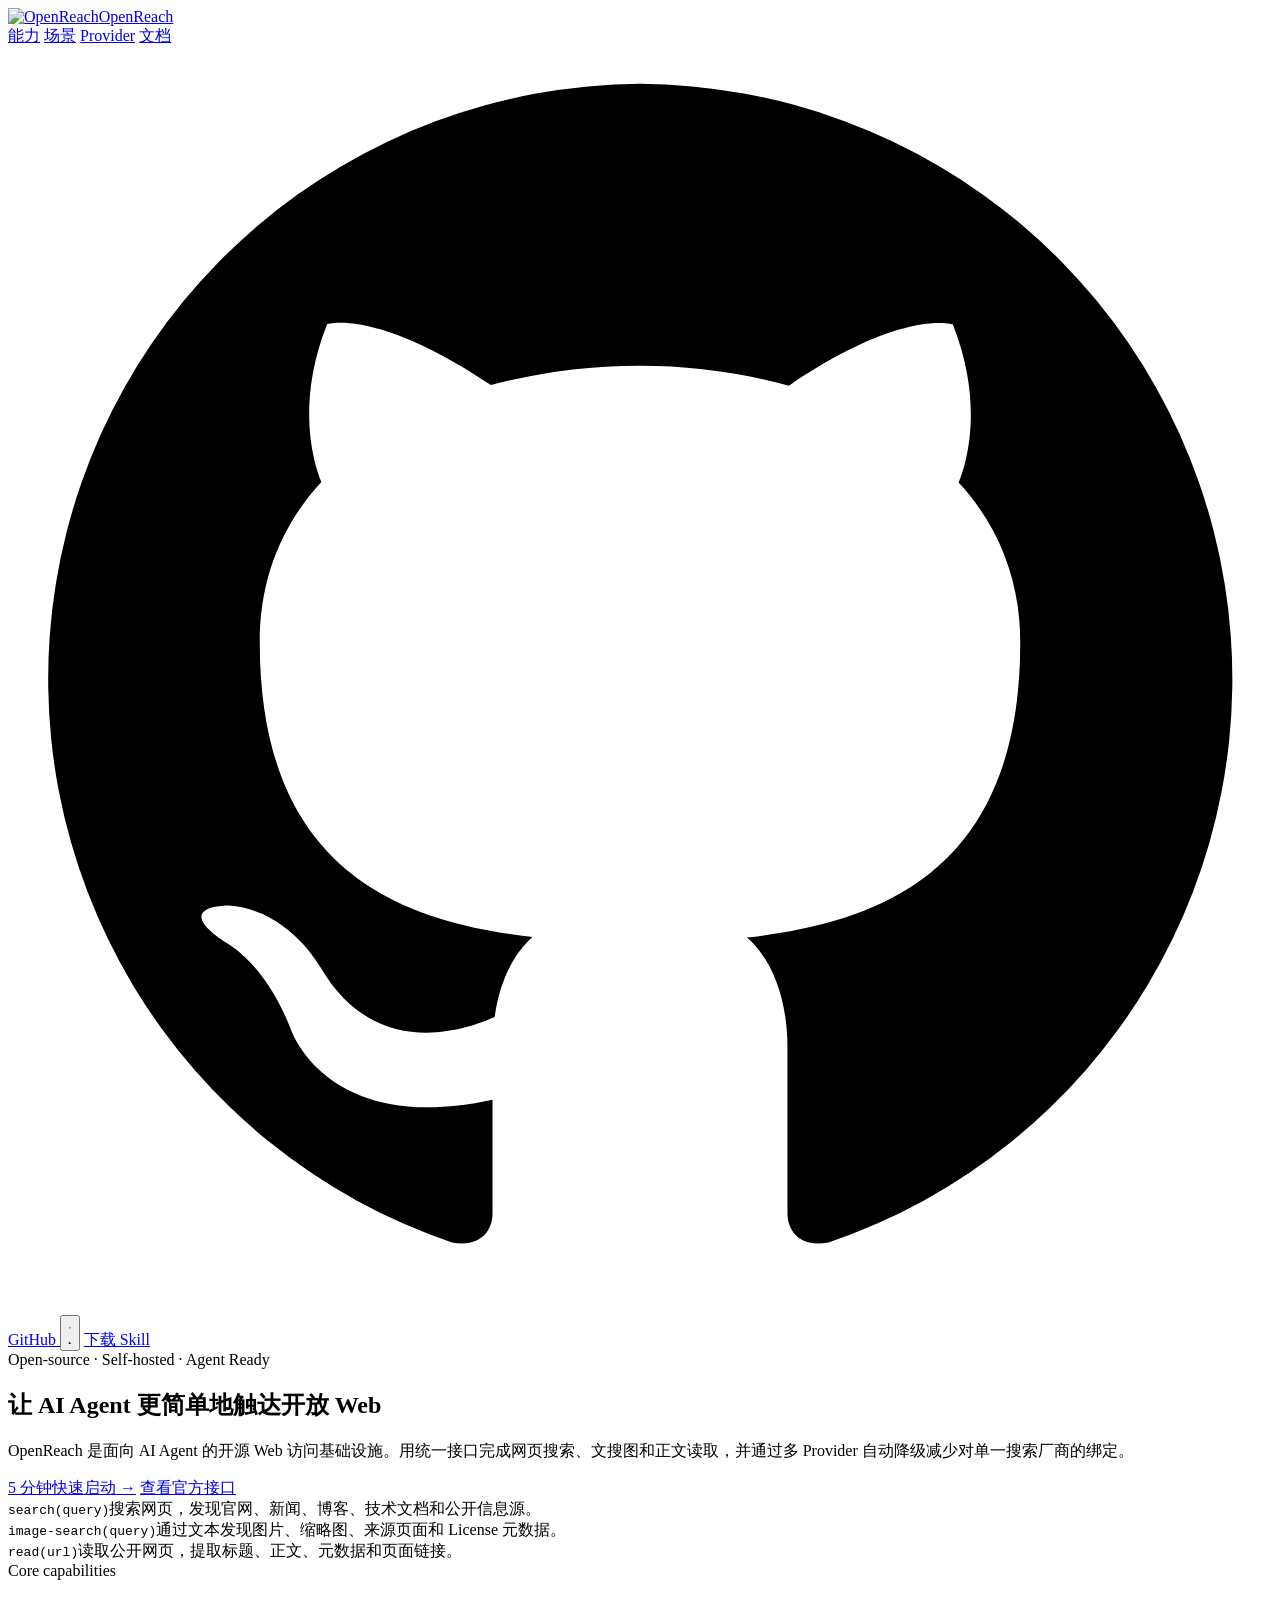
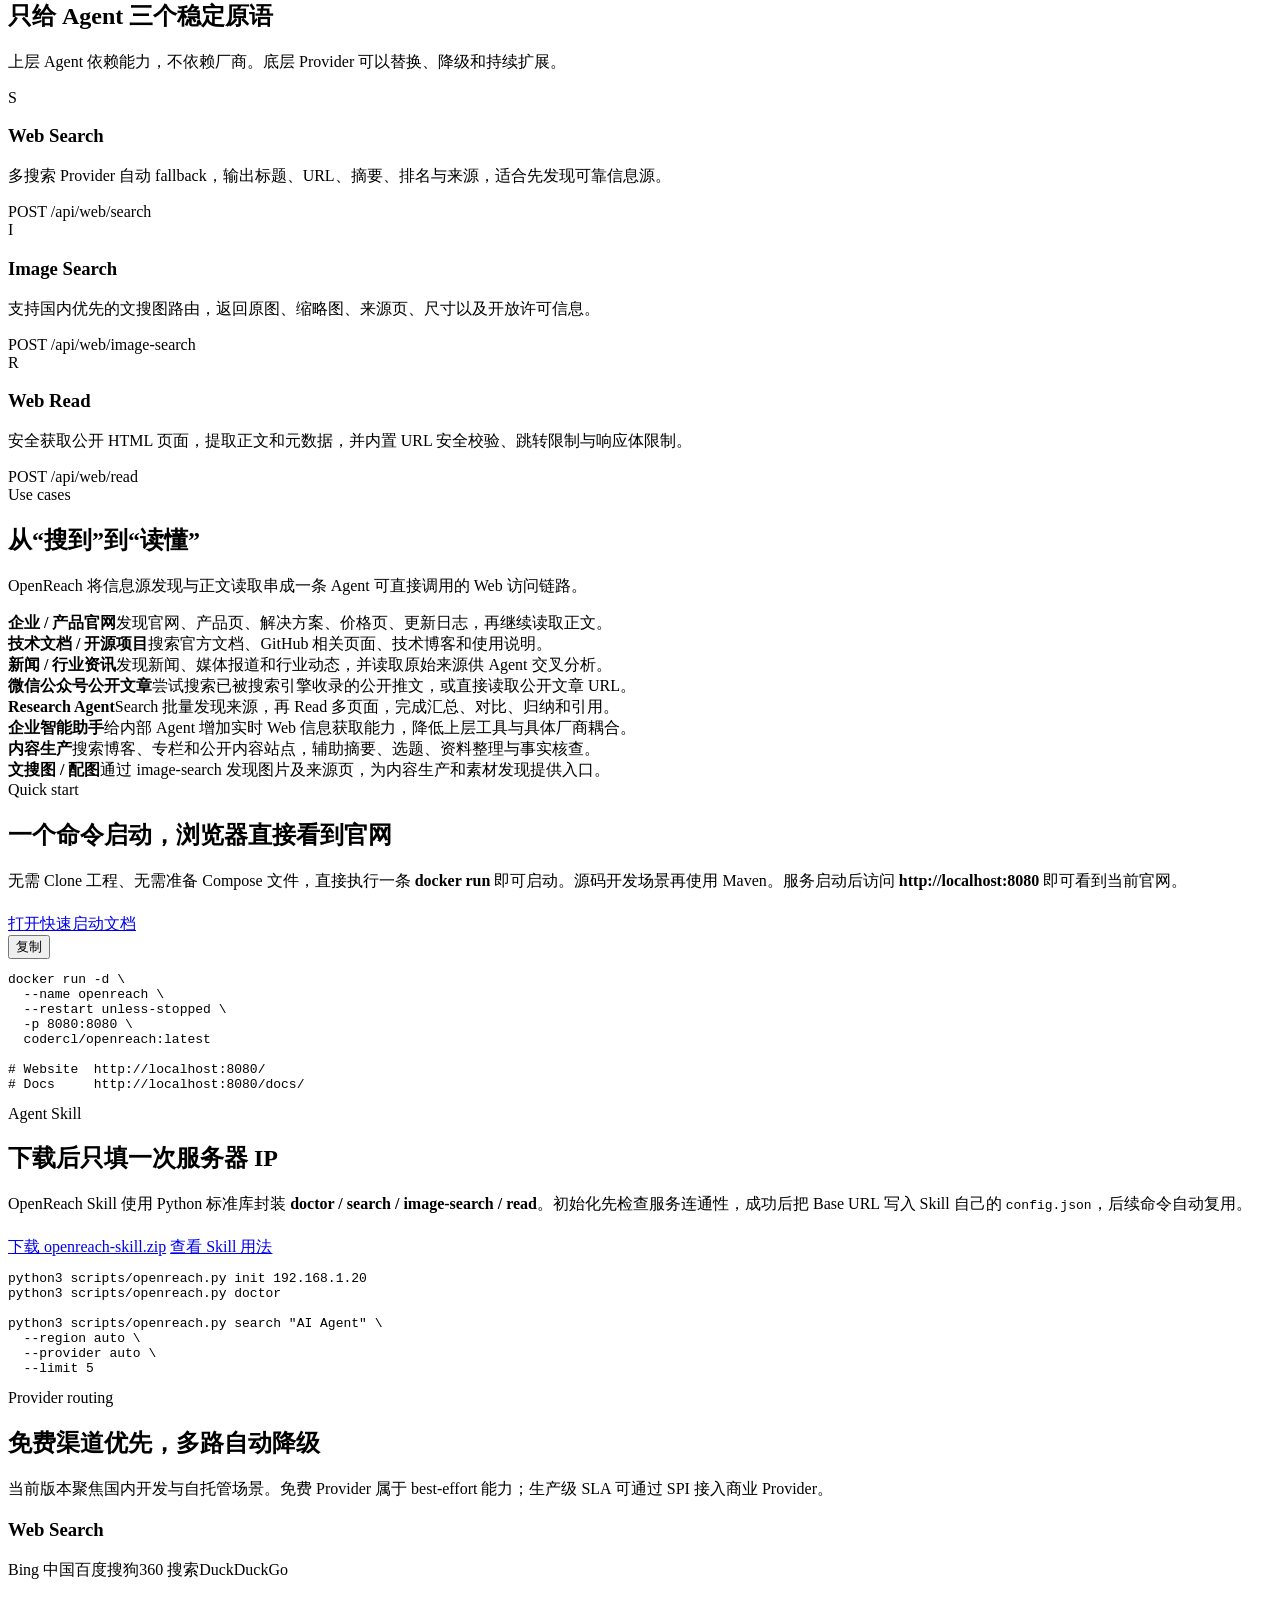
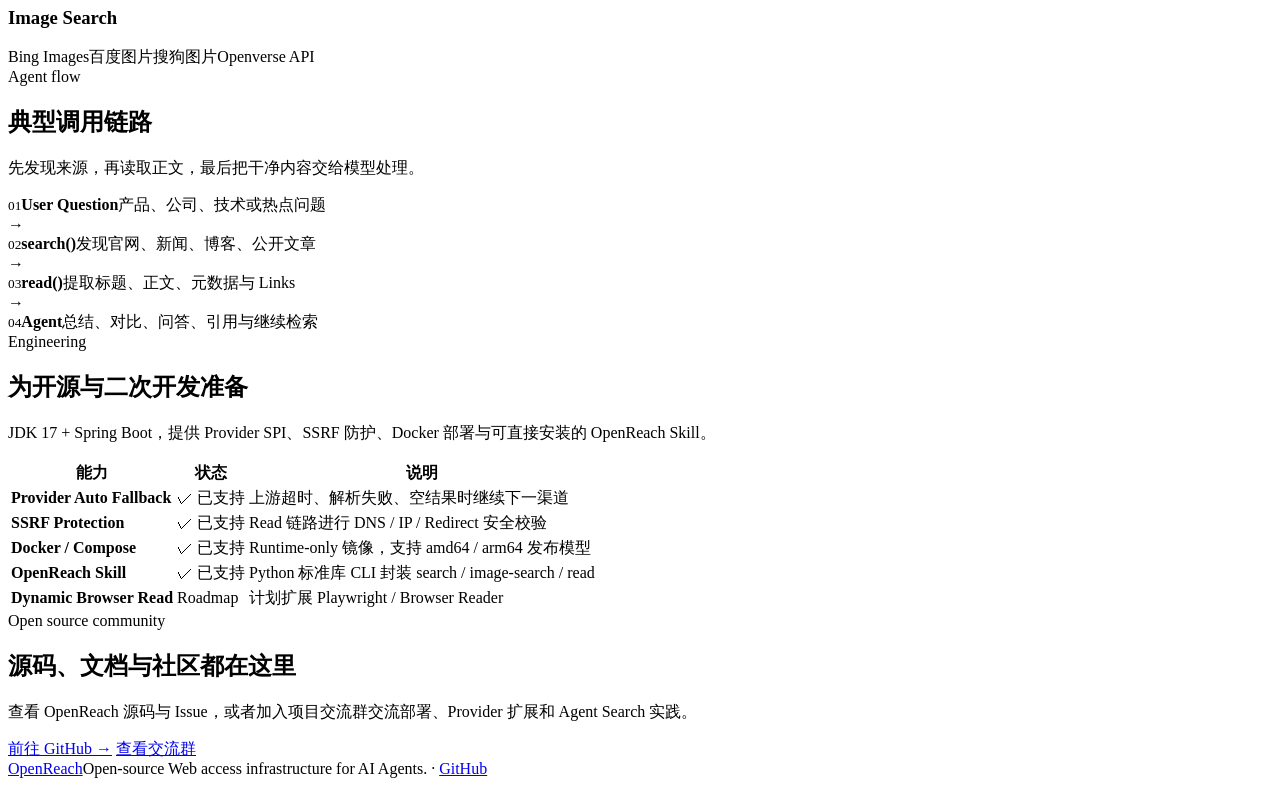
==== src/main/resources/static/index.html @ e5287590 "[master][all][优化更新v1.0.1，补充官网、skills等]" ====
<!doctype html>
<html lang="zh-CN">
<head>
  <meta charset="utf-8" />
  <meta name="viewport" content="width=device-width,initial-scale=1" />
  <meta name="description" content="OpenReach - 面向 AI Agent 的开源 Web 访问基础设施，统一提供 Search、Image Search、Read 三大 Web 原语。" />
  <title>OpenReach · Web Access Infrastructure for AI Agents</title>
  <link rel="icon" href="/assets/logo-mark.png" />
  <link rel="stylesheet" href="/assets/site.css" />
  <script>
    (function () {
      try {
        var saved = localStorage.getItem('openreach-theme');
        var theme = saved === 'dark' || saved === 'light' ? saved : 'light';
        document.documentElement.dataset.theme = theme;
      } catch (e) {
        document.documentElement.dataset.theme = 'light';
      }
    })();
  </script>
</head>
<body>
<header class="nav-wrap">
  <div class="container nav">
    <a class="brand" href="/"><img src="/assets/logo-mark.png" alt="OpenReach" /><span>OpenReach</span></a>
    <nav class="nav-links" aria-label="主导航">
      <a class="nav-section-link" href="#capabilities">能力</a>
      <a class="nav-section-link" href="#usecases">场景</a>
      <a class="nav-section-link" href="#providers">Provider</a>
      <a class="docs-only" href="/docs/">文档</a>
      <a class="nav-github" href="https://github.com/changluya/openreach" target="_blank" rel="noopener noreferrer" aria-label="OpenReach GitHub">
        <svg viewBox="0 0 24 24" aria-hidden="true"><path d="M12 .7a11.3 11.3 0 0 0-3.57 22c.57.1.77-.25.77-.55v-2.16c-3.16.69-3.83-1.34-3.83-1.34-.51-1.31-1.26-1.66-1.26-1.66-1.03-.7.08-.69.08-.69 1.14.08 1.74 1.17 1.74 1.17 1.01 1.74 2.66 1.24 3.31.95.1-.74.4-1.24.72-1.52-2.52-.29-5.18-1.26-5.18-5.6 0-1.24.44-2.25 1.17-3.04-.12-.29-.51-1.44.11-3 0 0 .95-.3 3.11 1.16A10.8 10.8 0 0 1 12 6.05c.96 0 1.92.13 2.83.38 2.16-1.47 3.11-1.16 3.11-1.16.62 1.56.23 2.71.11 3 .73.79 1.17 1.8 1.17 3.04 0 4.35-2.66 5.31-5.19 5.6.41.35.77 1.04.77 2.1v3.14c0 .3.21.66.78.55A11.3 11.3 0 0 0 12 .7Z"/></svg>
        <span>GitHub</span>
      </a>
      <button class="theme-toggle" type="button" data-theme-toggle role="switch" aria-checked="false" aria-label="切换深色主题" title="切换主题">
        <span class="theme-track" aria-hidden="true">
          <svg class="theme-sun" viewBox="0 0 24 24"><path d="M12 4V2m0 20v-2M4 12H2m20 0h-2M6.34 6.34 4.93 4.93m14.14 14.14-1.41-1.41M17.66 6.34l1.41-1.41M4.93 19.07l1.41-1.41"/><circle cx="12" cy="12" r="4"/></svg>
          <span class="theme-thumb"></span>
          <svg class="theme-moon" viewBox="0 0 24 24"><path d="M20.5 14.2A8.5 8.5 0 0 1 9.8 3.5 8.5 8.5 0 1 0 20.5 14.2Z"/></svg>
        </span>
      </button>
      <a class="nav-primary nav-download" href="/downloads/openreach-skill.zip" download>下载 Skill</a>
    </nav>
  </div>
</header>

<main>
  <section class="hero">
    <div class="container">
      <div class="eyebrow"><span class="dot"></span> Open-source · Self-hosted · Agent Ready</div>
      <h1><span class="gradient-text">让 AI Agent 更简单地触达开放 Web</span></h1>
      <p>OpenReach 是面向 AI Agent 的开源 Web 访问基础设施。用统一接口完成网页搜索、文搜图和正文读取，并通过多 Provider 自动降级减少对单一搜索厂商的绑定。</p>
      <div class="hero-actions">
        <a class="btn primary" href="/docs/">5 分钟快速启动 →</a>
        <a class="btn" href="/docs/api.html">查看官方接口</a>
      </div>
      <div class="primitives">
        <div class="primitive"><code>search(query)</code><span>搜索网页，发现官网、新闻、博客、技术文档和公开信息源。</span></div>
        <div class="primitive"><code>image-search(query)</code><span>通过文本发现图片、缩略图、来源页面和 License 元数据。</span></div>
        <div class="primitive"><code>read(url)</code><span>读取公开网页，提取标题、正文、元数据和页面链接。</span></div>
      </div>
    </div>
  </section>

  <section id="capabilities" class="section section-tight">
    <div class="container">
      <div class="section-head"><div class="kicker">Core capabilities</div><h2>只给 Agent 三个稳定原语</h2><p>上层 Agent 依赖能力，不依赖厂商。底层 Provider 可以替换、降级和持续扩展。</p></div>
      <div class="grid-3">
        <article class="card"><div class="icon-box">S</div><h3>Web Search</h3><p>多搜索 Provider 自动 fallback，输出标题、URL、摘要、排名与来源，适合先发现可靠信息源。</p><span class="endpoint">POST /api/web/search</span></article>
        <article class="card"><div class="icon-box">I</div><h3>Image Search</h3><p>支持国内优先的文搜图路由，返回原图、缩略图、来源页、尺寸以及开放许可信息。</p><span class="endpoint">POST /api/web/image-search</span></article>
        <article class="card"><div class="icon-box">R</div><h3>Web Read</h3><p>安全获取公开 HTML 页面，提取正文和元数据，并内置 URL 安全校验、跳转限制与响应体限制。</p><span class="endpoint">POST /api/web/read</span></article>
      </div>
    </div>
  </section>

  <section id="usecases" class="section">
    <div class="container">
      <div class="section-head"><div class="kicker">Use cases</div><h2>从“搜到”到“读懂”</h2><p>OpenReach 将信息源发现与正文读取串成一条 Agent 可直接调用的 Web 访问链路。</p></div>
      <div class="usecases">
        <div class="usecase"><b>企业 / 产品官网</b><span>发现官网、产品页、解决方案、价格页、更新日志，再继续读取正文。</span></div>
        <div class="usecase"><b>技术文档 / 开源项目</b><span>搜索官方文档、GitHub 相关页面、技术博客和使用说明。</span></div>
        <div class="usecase"><b>新闻 / 行业资讯</b><span>发现新闻、媒体报道和行业动态，并读取原始来源供 Agent 交叉分析。</span></div>
        <div class="usecase"><b>微信公众号公开文章</b><span>尝试搜索已被搜索引擎收录的公开推文，或直接读取公开文章 URL。</span></div>
        <div class="usecase"><b>Research Agent</b><span>Search 批量发现来源，再 Read 多页面，完成汇总、对比、归纳和引用。</span></div>
        <div class="usecase"><b>企业智能助手</b><span>给内部 Agent 增加实时 Web 信息获取能力，降低上层工具与具体厂商耦合。</span></div>
        <div class="usecase"><b>内容生产</b><span>搜索博客、专栏和公开内容站点，辅助摘要、选题、资料整理与事实核查。</span></div>
        <div class="usecase"><b>文搜图 / 配图</b><span>通过 image-search 发现图片及来源页，为内容生产和素材发现提供入口。</span></div>
      </div>
    </div>
  </section>

  <section class="section">
    <div class="container banner">
      <div class="banner-grid">
        <div>
          <div class="kicker">Quick start</div>
          <h2>一个命令启动，浏览器直接看到官网</h2>
          <p>无需 Clone 工程、无需准备 Compose 文件，直接执行一条 <strong>docker run</strong> 即可启动。源码开发场景再使用 Maven。服务启动后访问 <strong>http://localhost:8080</strong> 即可看到当前官网。</p>
          <div class="hero-actions" style="justify-content:flex-start;margin-top:22px"><a class="btn" href="/docs/">打开快速启动文档</a></div>
        </div>
        <div class="codebox"><button class="copy-btn" data-copy="#docker-code">复制</button><pre id="docker-code">docker run -d \
  --name openreach \
  --restart unless-stopped \
  -p 8080:8080 \
  codercl/openreach:latest

# Website  http://localhost:8080/
# Docs     http://localhost:8080/docs/</pre></div>
      </div>
    </div>
  </section>


  <section id="skill" class="section">
    <div class="container banner skill-banner">
      <div class="banner-grid">
        <div>
          <div class="kicker">Agent Skill</div>
          <h2>下载后只填一次服务器 IP</h2>
          <p>OpenReach Skill 使用 Python 标准库封装 <strong>doctor / search / image-search / read</strong>。初始化先检查服务连通性，成功后把 Base URL 写入 Skill 自己的 <code>config.json</code>，后续命令自动复用。</p>
          <div class="hero-actions" style="justify-content:flex-start;margin-top:22px">
            <a class="btn" href="/downloads/openreach-skill.zip" download>下载 openreach-skill.zip</a>
            <a class="btn" href="/docs/#skill">查看 Skill 用法</a>
          </div>
        </div>
        <div class="codebox"><pre>python3 scripts/openreach.py init 192.168.1.20
python3 scripts/openreach.py doctor

python3 scripts/openreach.py search "AI Agent" \
  --region auto \
  --provider auto \
  --limit 5</pre></div>
      </div>
    </div>
  </section>

  <section id="providers" class="section">
    <div class="container">
      <div class="section-head"><div class="kicker">Provider routing</div><h2>免费渠道优先，多路自动降级</h2><p>当前版本聚焦国内开发与自托管场景。免费 Provider 属于 best-effort 能力；生产级 SLA 可通过 SPI 接入商业 Provider。</p></div>
      <h3>Web Search</h3>
      <div class="provider-row"><span class="pill">Bing 中国</span><span class="pill">百度</span><span class="pill">搜狗</span><span class="pill">360 搜索</span><span class="pill">DuckDuckGo</span></div>
      <h3 style="margin-top:26px">Image Search</h3>
      <div class="provider-row"><span class="pill">Bing Images</span><span class="pill">百度图片</span><span class="pill">搜狗图片</span><span class="pill">Openverse API</span></div>
    </div>
  </section>

  <section class="section">
    <div class="container">
      <div class="section-head"><div class="kicker">Agent flow</div><h2>典型调用链路</h2><p>先发现来源，再读取正文，最后把干净内容交给模型处理。</p></div>
      <div class="pipeline">
        <div class="step"><small>01</small><b>User Question</b><span>产品、公司、技术或热点问题</span></div><div class="arrow">→</div>
        <div class="step"><small>02</small><b>search()</b><span>发现官网、新闻、博客、公开文章</span></div><div class="arrow">→</div>
        <div class="step"><small>03</small><b>read()</b><span>提取标题、正文、元数据与 Links</span></div><div class="arrow">→</div>
        <div class="step"><small>04</small><b>Agent</b><span>总结、对比、问答、引用与继续检索</span></div>
      </div>
    </div>
  </section>

  <section class="section">
    <div class="container">
      <div class="section-head"><div class="kicker">Engineering</div><h2>为开源与二次开发准备</h2><p>JDK 17 + Spring Boot，提供 Provider SPI、SSRF 防护、Docker 部署与可直接安装的 OpenReach Skill。</p></div>
      <div class="table-wrap"><table><thead><tr><th>能力</th><th>状态</th><th>说明</th></tr></thead><tbody>
        <tr><td><strong>Provider Auto Fallback</strong></td><td class="status">✓ 已支持</td><td>上游超时、解析失败、空结果时继续下一渠道</td></tr>
        <tr><td><strong>SSRF Protection</strong></td><td class="status">✓ 已支持</td><td>Read 链路进行 DNS / IP / Redirect 安全校验</td></tr>
        <tr><td><strong>Docker / Compose</strong></td><td class="status">✓ 已支持</td><td>Runtime-only 镜像，支持 amd64 / arm64 发布模型</td></tr>
        <tr><td><strong>OpenReach Skill</strong></td><td class="status">✓ 已支持</td><td>Python 标准库 CLI 封装 search / image-search / read</td></tr>
        <tr><td><strong>Dynamic Browser Read</strong></td><td>Roadmap</td><td>计划扩展 Playwright / Browser Reader</td></tr>
      </tbody></table></div>
    </div>
  </section>

  <section id="community" class="section community-home">
    <div class="container community-strip">
      <div>
        <div class="kicker">Open source community</div>
        <h2>源码、文档与社区都在这里</h2>
        <p>查看 OpenReach 源码与 Issue，或者加入项目交流群交流部署、Provider 扩展和 Agent Search 实践。</p>
      </div>
      <div class="community-actions">
        <a class="btn primary" href="https://github.com/changluya/openreach" target="_blank" rel="noopener noreferrer">前往 GitHub →</a>
        <a class="btn" href="/community">查看交流群</a>
      </div>
    </div>
  </section>

</main>

<footer class="footer"><div class="container footer-inner"><a class="brand" href="/"><img src="/assets/logo-mark.png" alt="" /><span>OpenReach</span></a><span>Open-source Web access infrastructure for AI Agents. · <a class="footer-link" href="https://github.com/changluya/openreach" target="_blank" rel="noopener noreferrer">GitHub</a></span></div></footer>
<script src="/assets/site.js"></script>
</body>
</html>
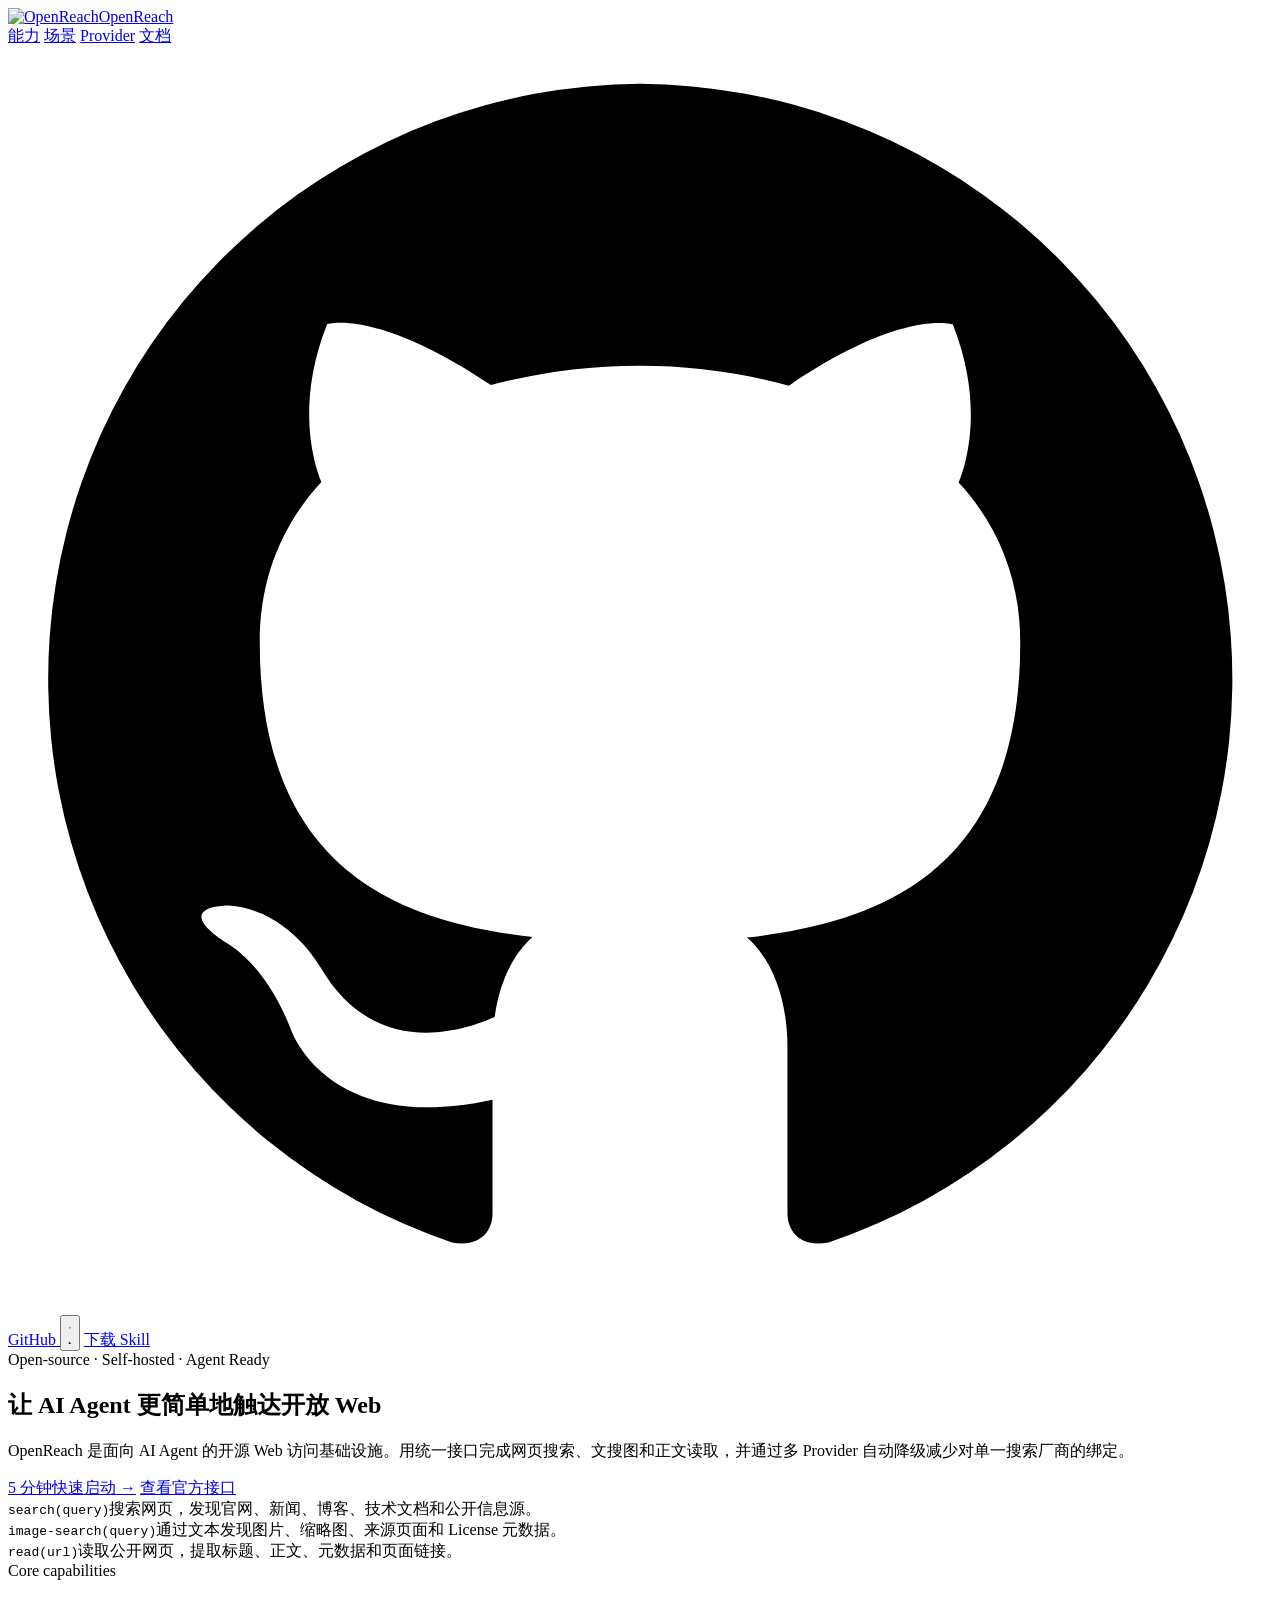
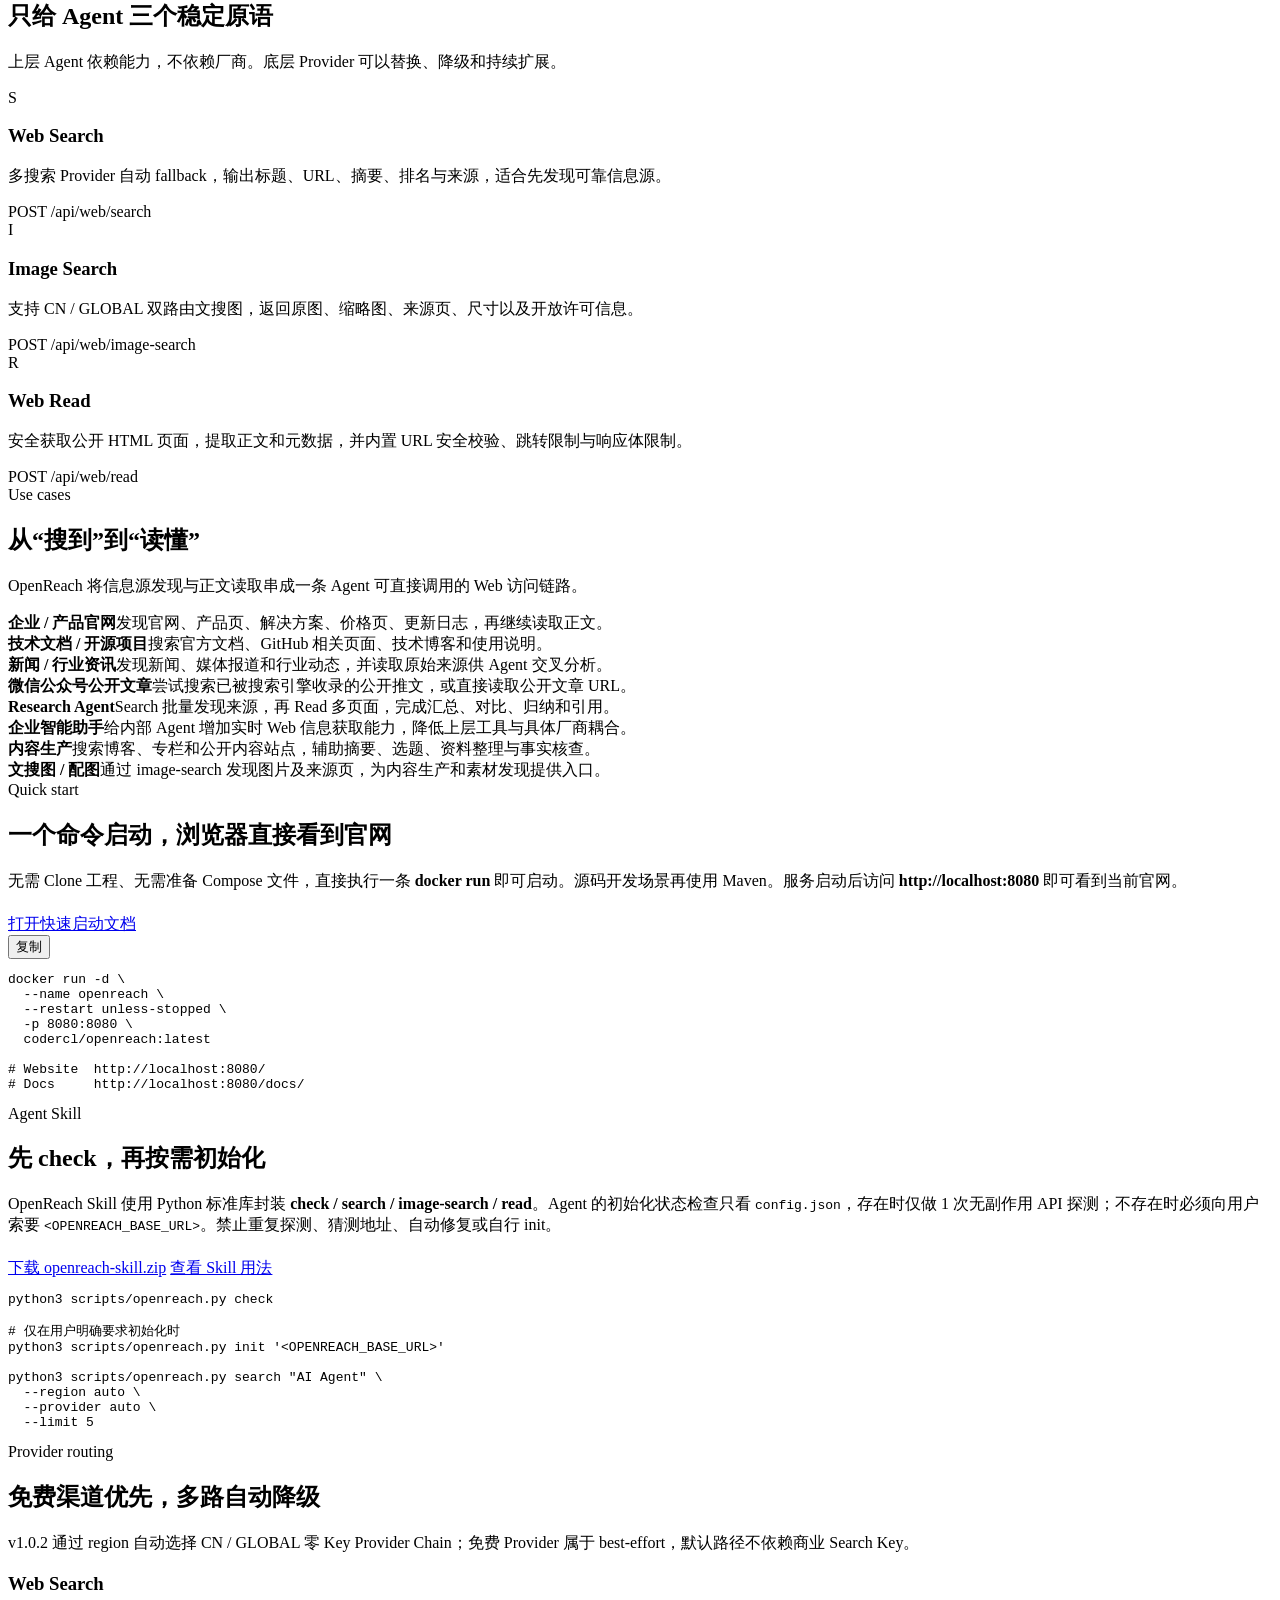
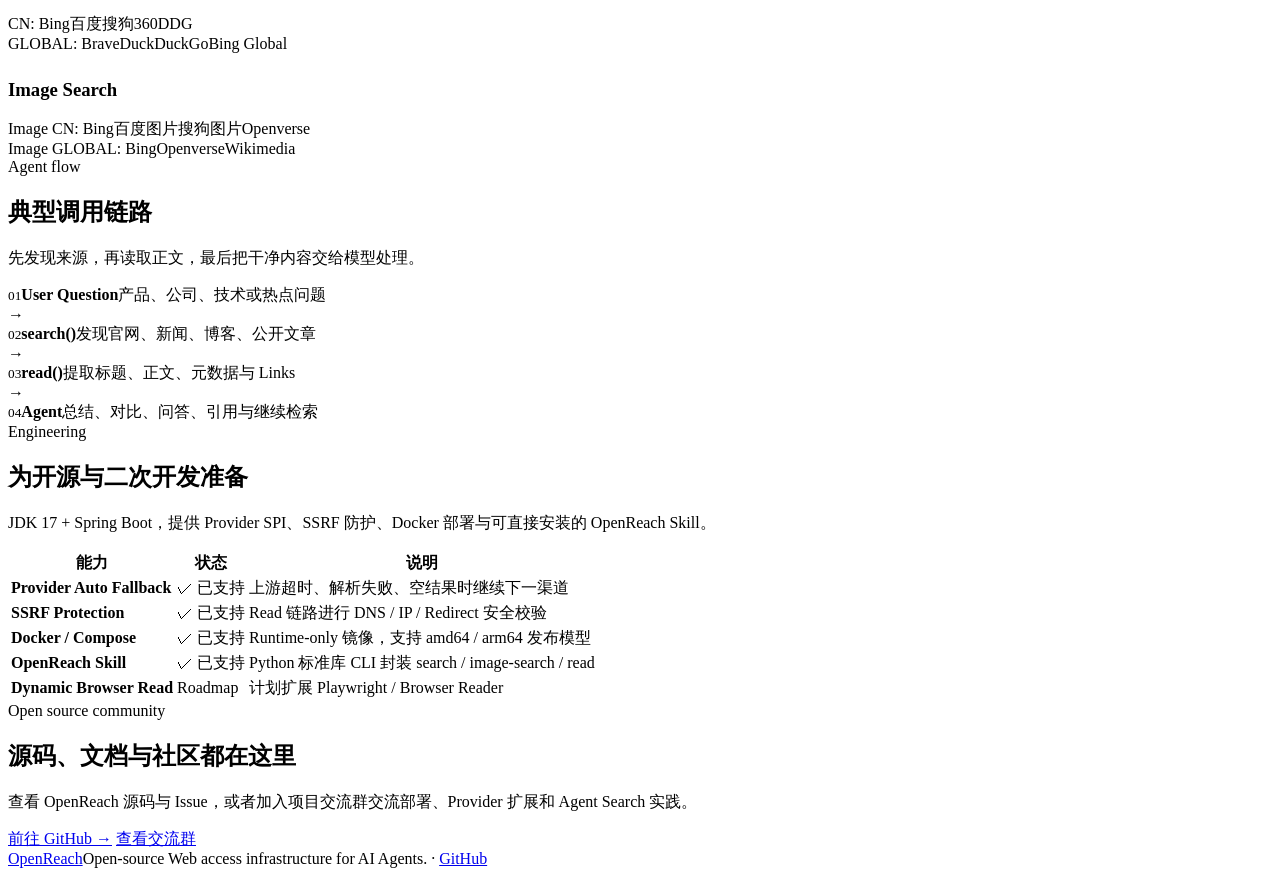
==== commit dcf88e86: "[master][all][优化更新v1.0.2，增强安全层面优化以及海外渠道打通，搜索图像结果进行不可达内容过滤已优化]" ====
--- a/src/main/resources/static/index.html
+++ b/src/main/resources/static/index.html
@@ -7,17 +7,7 @@
   <title>OpenReach · Web Access Infrastructure for AI Agents</title>
   <link rel="icon" href="/assets/logo-mark.png" />
   <link rel="stylesheet" href="/assets/site.css" />
-  <script>
-    (function () {
-      try {
-        var saved = localStorage.getItem('openreach-theme');
-        var theme = saved === 'dark' || saved === 'light' ? saved : 'light';
-        document.documentElement.dataset.theme = theme;
-      } catch (e) {
-        document.documentElement.dataset.theme = 'light';
-      }
-    })();
-  </script>
+  <script src="/assets/theme-init.js"></script>
 </head>
 <body>
 <header class="nav-wrap">
@@ -67,7 +57,7 @@
       <div class="section-head"><div class="kicker">Core capabilities</div><h2>只给 Agent 三个稳定原语</h2><p>上层 Agent 依赖能力，不依赖厂商。底层 Provider 可以替换、降级和持续扩展。</p></div>
       <div class="grid-3">
         <article class="card"><div class="icon-box">S</div><h3>Web Search</h3><p>多搜索 Provider 自动 fallback，输出标题、URL、摘要、排名与来源，适合先发现可靠信息源。</p><span class="endpoint">POST /api/web/search</span></article>
-        <article class="card"><div class="icon-box">I</div><h3>Image Search</h3><p>支持国内优先的文搜图路由，返回原图、缩略图、来源页、尺寸以及开放许可信息。</p><span class="endpoint">POST /api/web/image-search</span></article>
+        <article class="card"><div class="icon-box">I</div><h3>Image Search</h3><p>支持 CN / GLOBAL 双路由文搜图，返回原图、缩略图、来源页、尺寸以及开放许可信息。</p><span class="endpoint">POST /api/web/image-search</span></article>
         <article class="card"><div class="icon-box">R</div><h3>Web Read</h3><p>安全获取公开 HTML 页面，提取正文和元数据，并内置 URL 安全校验、跳转限制与响应体限制。</p><span class="endpoint">POST /api/web/read</span></article>
       </div>
     </div>
@@ -116,15 +106,17 @@
       <div class="banner-grid">
         <div>
           <div class="kicker">Agent Skill</div>
-          <h2>下载后只填一次服务器 IP</h2>
-          <p>OpenReach Skill 使用 Python 标准库封装 <strong>doctor / search / image-search / read</strong>。初始化先检查服务连通性，成功后把 Base URL 写入 Skill 自己的 <code>config.json</code>，后续命令自动复用。</p>
+          <h2>先 check，再按需初始化</h2>
+          <p>OpenReach Skill 使用 Python 标准库封装 <strong>check / search / image-search / read</strong>。Agent 的初始化状态检查只看 <code>config.json</code>，存在时仅做 1 次无副作用 API 探测；不存在时必须向用户索要 <code>&lt;OPENREACH_BASE_URL&gt;</code>。禁止重复探测、猜测地址、自动修复或自行 init。</p>
           <div class="hero-actions" style="justify-content:flex-start;margin-top:22px">
             <a class="btn" href="/downloads/openreach-skill.zip" download>下载 openreach-skill.zip</a>
             <a class="btn" href="/docs/#skill">查看 Skill 用法</a>
           </div>
         </div>
-        <div class="codebox"><pre>python3 scripts/openreach.py init 192.168.1.20
-python3 scripts/openreach.py doctor
+        <div class="codebox"><pre>python3 scripts/openreach.py check
+
+# 仅在用户明确要求初始化时
+python3 scripts/openreach.py init '&lt;OPENREACH_BASE_URL&gt;'
 
 python3 scripts/openreach.py search "AI Agent" \
   --region auto \
@@ -136,11 +128,11 @@
 
   <section id="providers" class="section">
     <div class="container">
-      <div class="section-head"><div class="kicker">Provider routing</div><h2>免费渠道优先，多路自动降级</h2><p>当前版本聚焦国内开发与自托管场景。免费 Provider 属于 best-effort 能力；生产级 SLA 可通过 SPI 接入商业 Provider。</p></div>
+      <div class="section-head"><div class="kicker">Provider routing</div><h2>免费渠道优先，多路自动降级</h2><p>v1.0.2 通过 region 自动选择 CN / GLOBAL 零 Key Provider Chain；免费 Provider 属于 best-effort，默认路径不依赖商业 Search Key。</p></div>
       <h3>Web Search</h3>
-      <div class="provider-row"><span class="pill">Bing 中国</span><span class="pill">百度</span><span class="pill">搜狗</span><span class="pill">360 搜索</span><span class="pill">DuckDuckGo</span></div>
+      <div class="provider-row"><span class="pill">CN: Bing</span><span class="pill">百度</span><span class="pill">搜狗</span><span class="pill">360</span><span class="pill">DDG</span></div><div class="provider-row"><span class="pill">GLOBAL: Brave</span><span class="pill">DuckDuckGo</span><span class="pill">Bing Global</span></div>
       <h3 style="margin-top:26px">Image Search</h3>
-      <div class="provider-row"><span class="pill">Bing Images</span><span class="pill">百度图片</span><span class="pill">搜狗图片</span><span class="pill">Openverse API</span></div>
+      <div class="provider-row"><span class="pill">Image CN: Bing</span><span class="pill">百度图片</span><span class="pill">搜狗图片</span><span class="pill">Openverse</span></div><div class="provider-row"><span class="pill">Image GLOBAL: Bing</span><span class="pill">Openverse</span><span class="pill">Wikimedia</span></div>
     </div>
   </section>
 
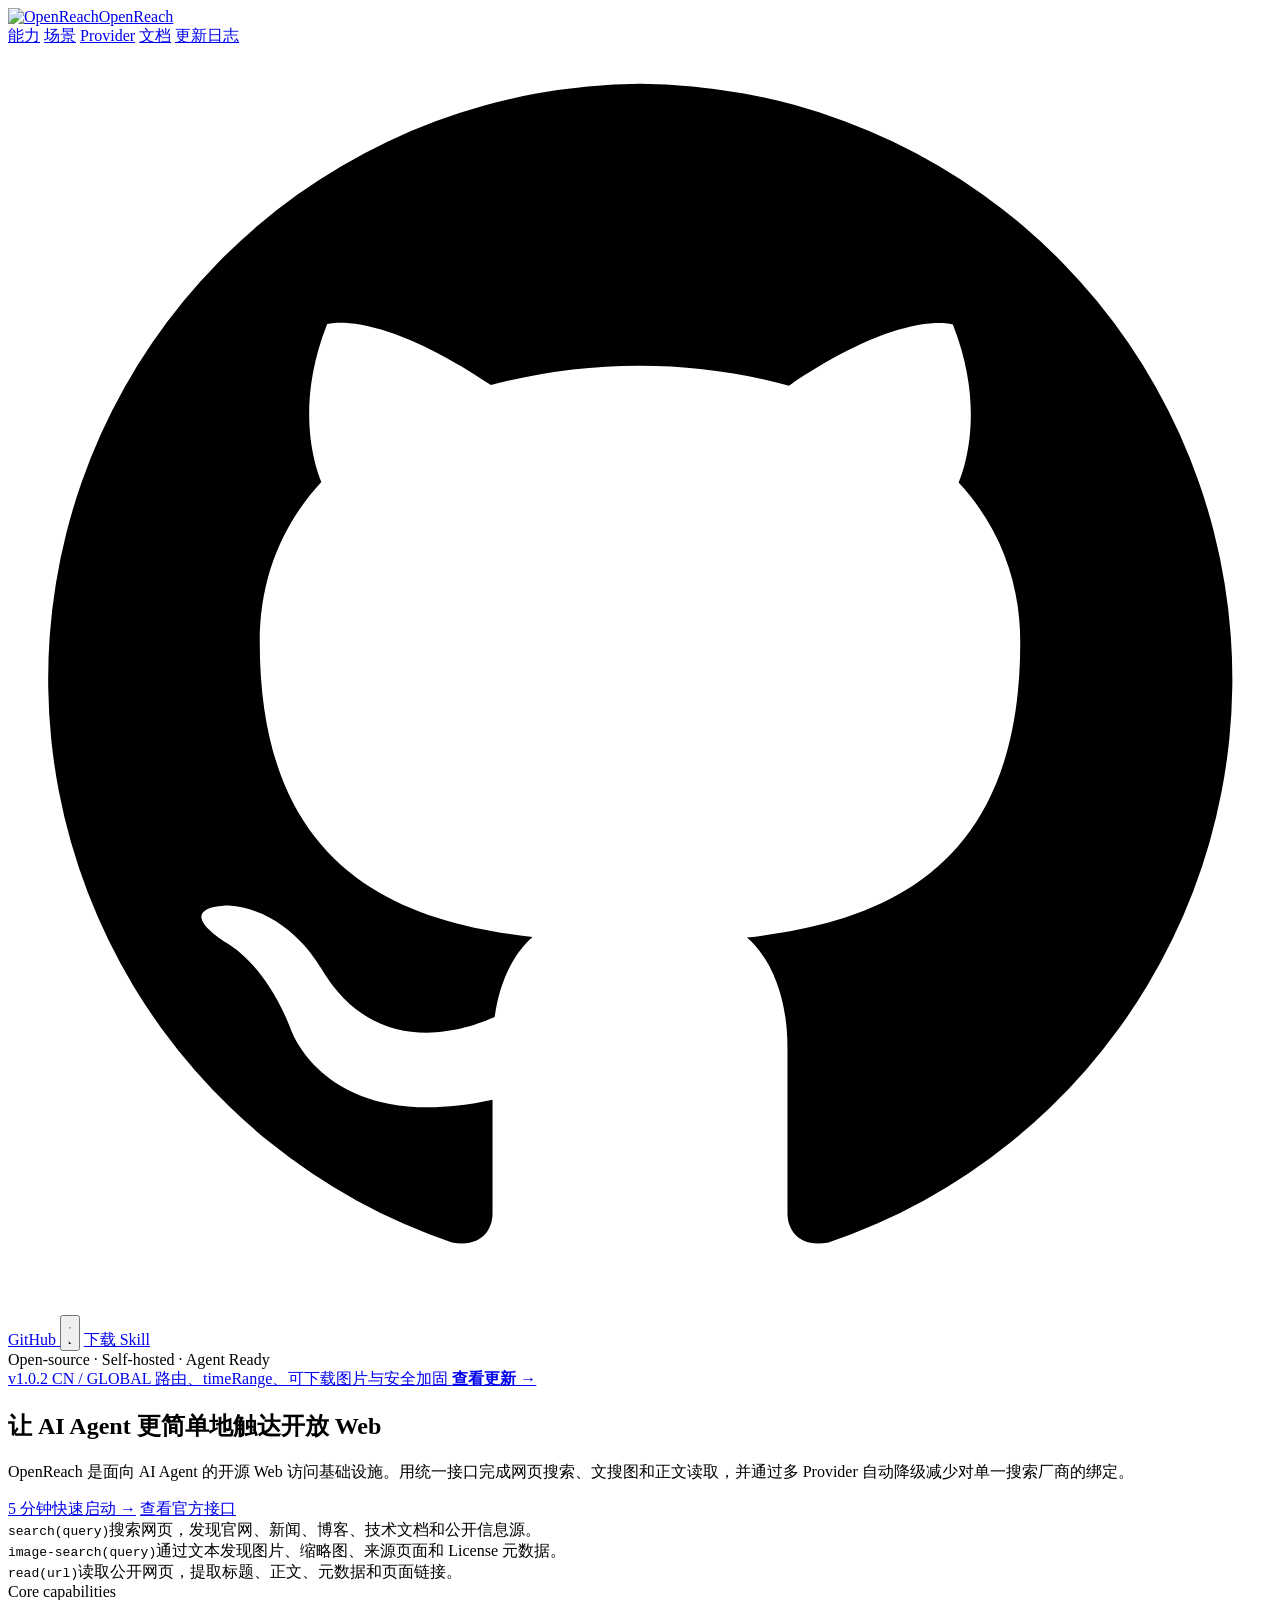
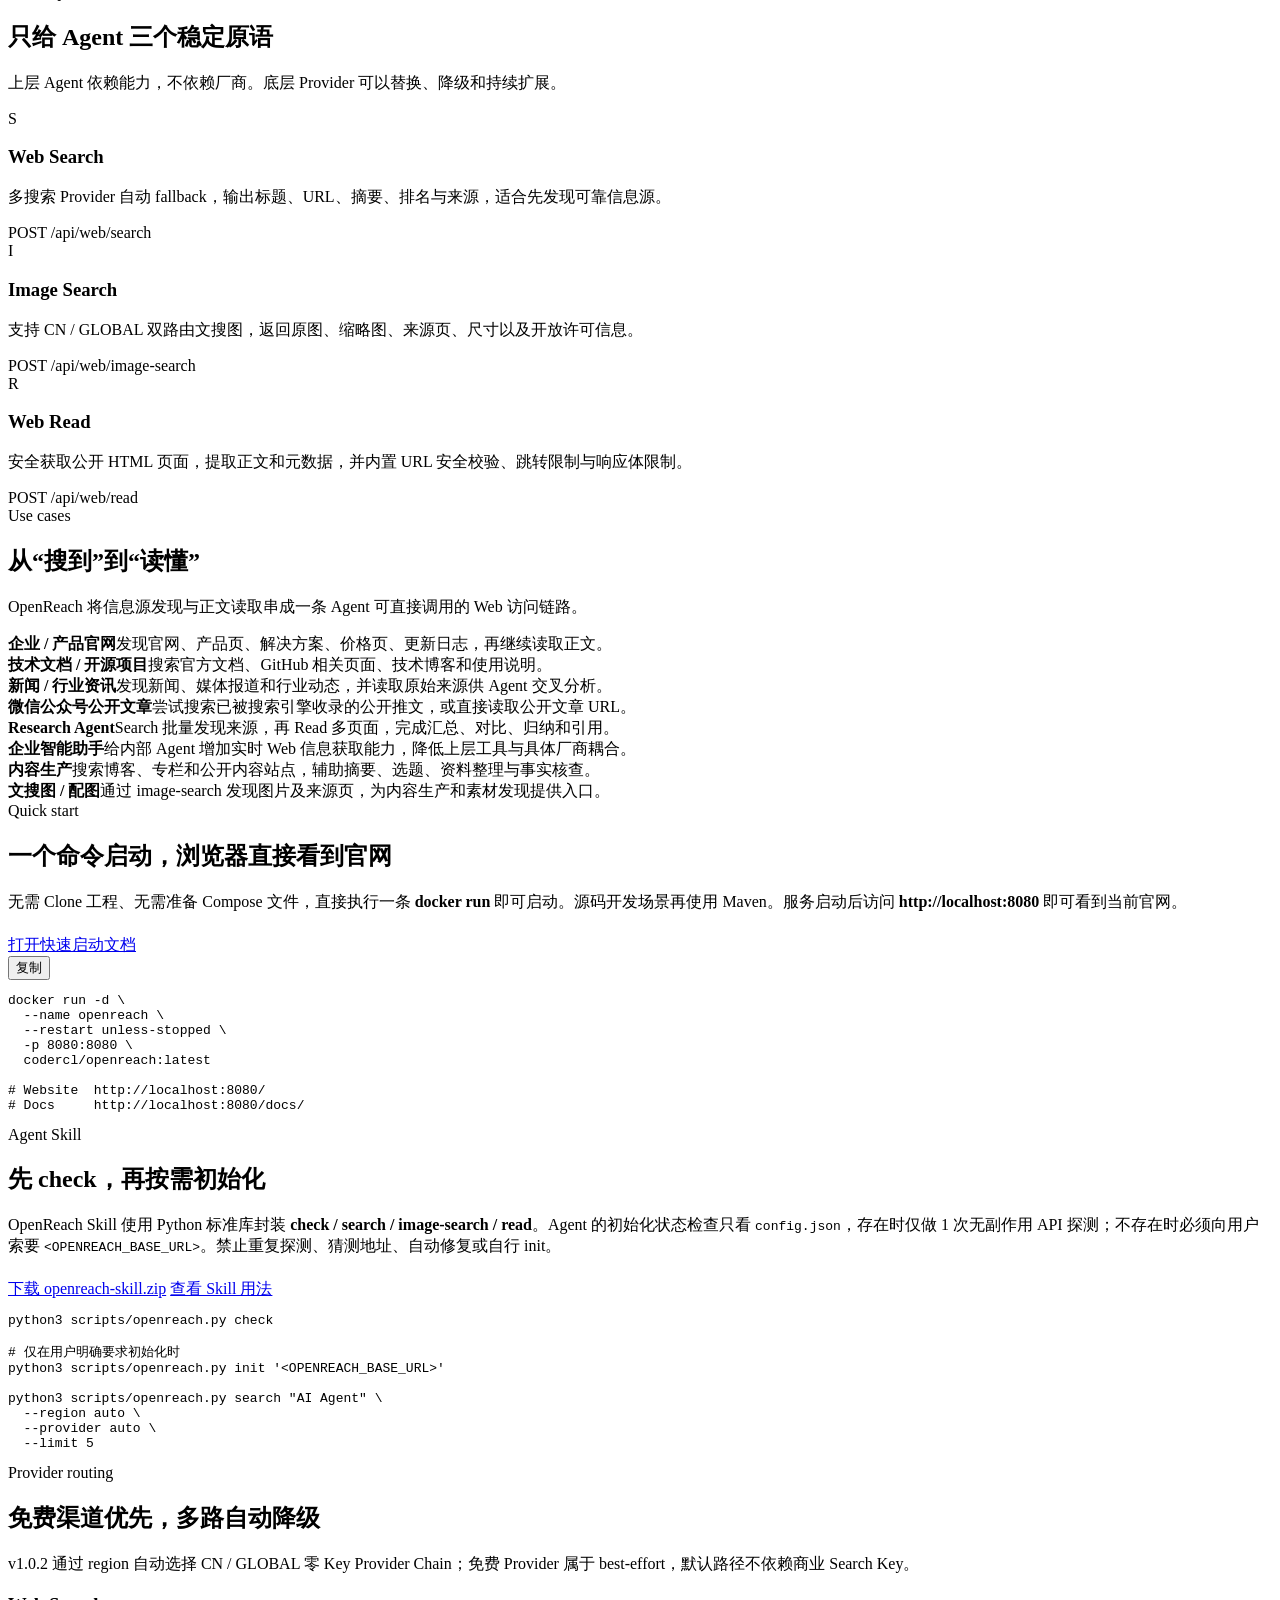
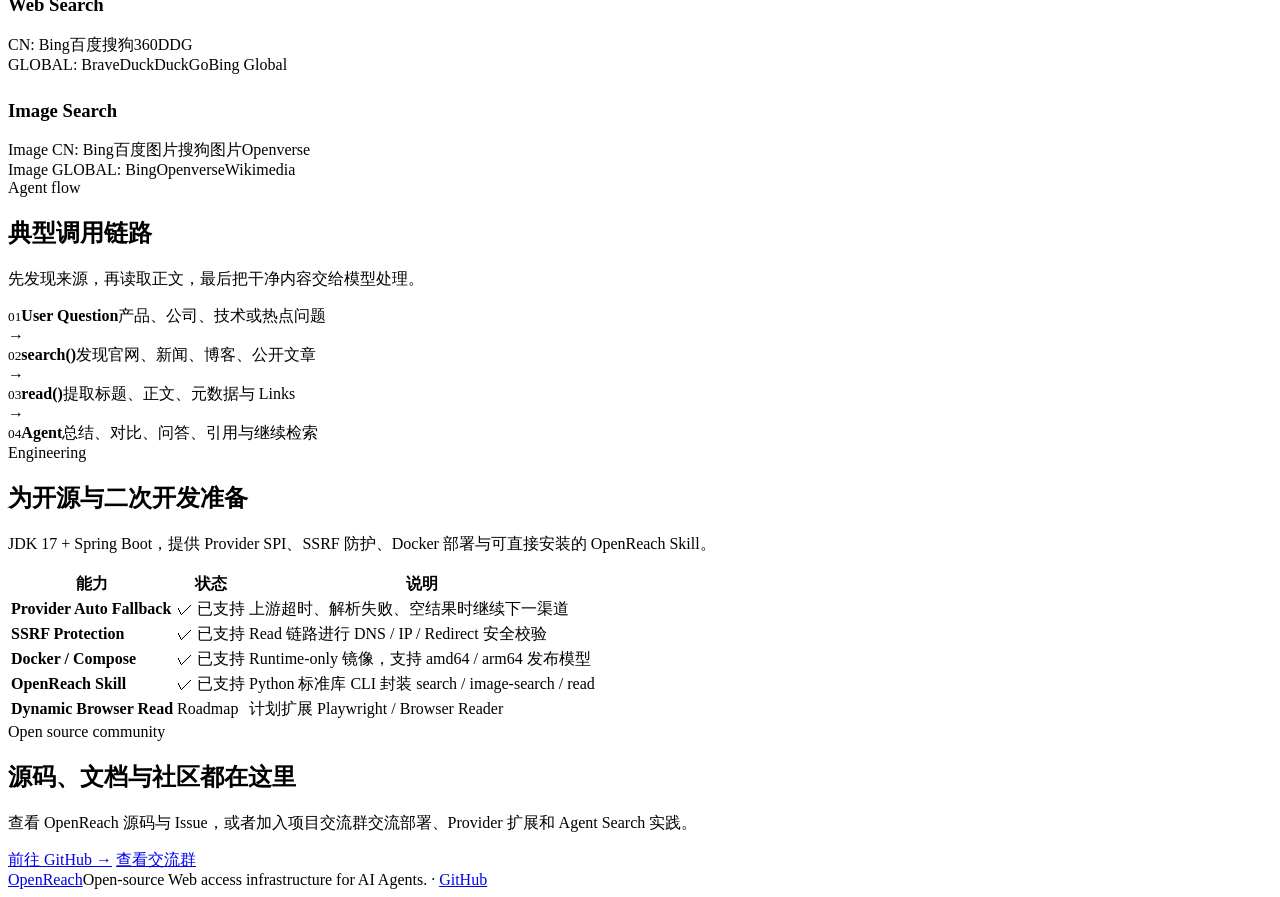
==== commit c87d29eb: "[master][all][v1.0.2更新更新日志记录 & 文档]" ====
--- a/src/main/resources/static/index.html
+++ b/src/main/resources/static/index.html
@@ -18,7 +18,7 @@
       <a class="nav-section-link" href="#usecases">场景</a>
       <a class="nav-section-link" href="#providers">Provider</a>
       <a class="docs-only" href="/docs/">文档</a>
-      <a class="nav-github" href="https://github.com/changluya/openreach" target="_blank" rel="noopener noreferrer" aria-label="OpenReach GitHub">
+      <a class="nav-changelog" href="/changelog">更新日志</a><a class="nav-github" href="https://github.com/changluya/openreach" target="_blank" rel="noopener noreferrer" aria-label="OpenReach GitHub">
         <svg viewBox="0 0 24 24" aria-hidden="true"><path d="M12 .7a11.3 11.3 0 0 0-3.57 22c.57.1.77-.25.77-.55v-2.16c-3.16.69-3.83-1.34-3.83-1.34-.51-1.31-1.26-1.66-1.26-1.66-1.03-.7.08-.69.08-.69 1.14.08 1.74 1.17 1.74 1.17 1.01 1.74 2.66 1.24 3.31.95.1-.74.4-1.24.72-1.52-2.52-.29-5.18-1.26-5.18-5.6 0-1.24.44-2.25 1.17-3.04-.12-.29-.51-1.44.11-3 0 0 .95-.3 3.11 1.16A10.8 10.8 0 0 1 12 6.05c.96 0 1.92.13 2.83.38 2.16-1.47 3.11-1.16 3.11-1.16.62 1.56.23 2.71.11 3 .73.79 1.17 1.8 1.17 3.04 0 4.35-2.66 5.31-5.19 5.6.41.35.77 1.04.77 2.1v3.14c0 .3.21.66.78.55A11.3 11.3 0 0 0 12 .7Z"/></svg>
         <span>GitHub</span>
       </a>
@@ -38,6 +38,7 @@
   <section class="hero">
     <div class="container">
       <div class="eyebrow"><span class="dot"></span> Open-source · Self-hosted · Agent Ready</div>
+      <a class="release-link" href="/changelog"><span>v1.0.2</span> CN / GLOBAL 路由、timeRange、可下载图片与安全加固 <b>查看更新 →</b></a>
       <h1><span class="gradient-text">让 AI Agent 更简单地触达开放 Web</span></h1>
       <p>OpenReach 是面向 AI Agent 的开源 Web 访问基础设施。用统一接口完成网页搜索、文搜图和正文读取，并通过多 Provider 自动降级减少对单一搜索厂商的绑定。</p>
       <div class="hero-actions">
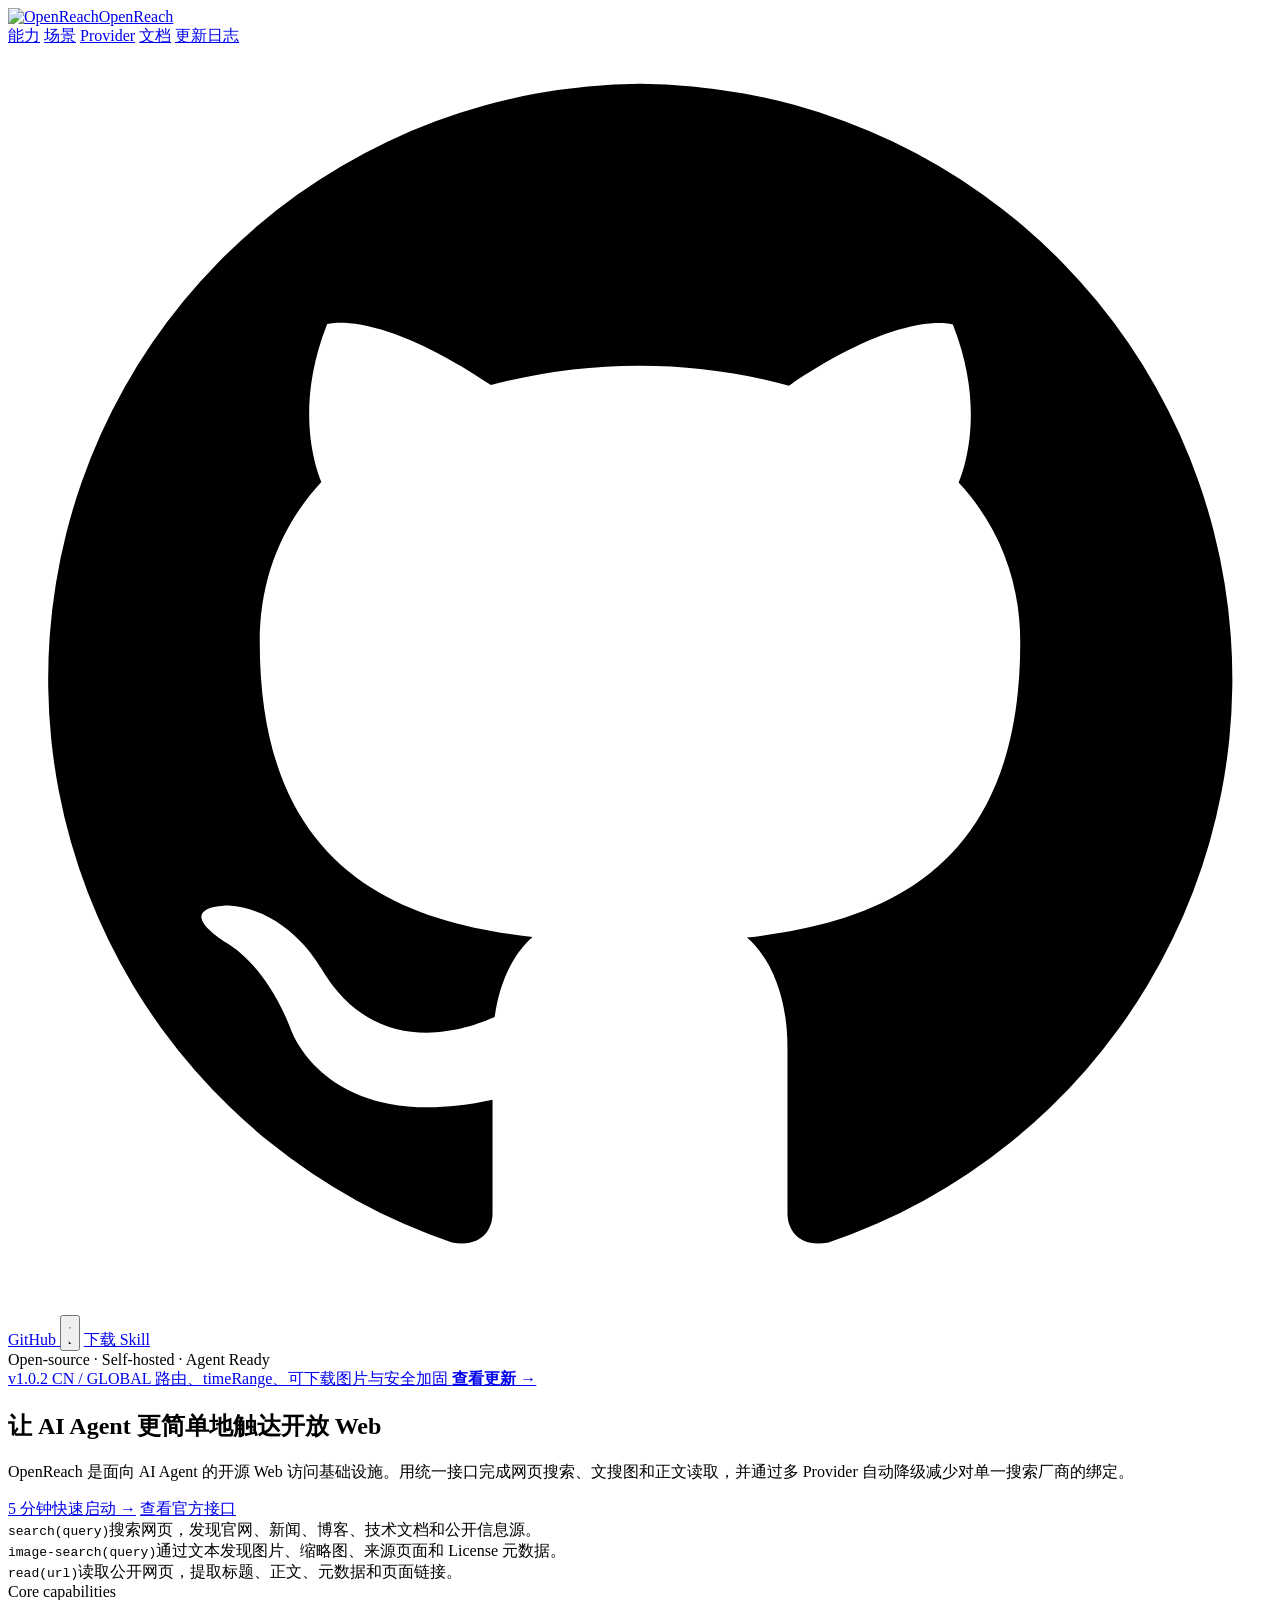
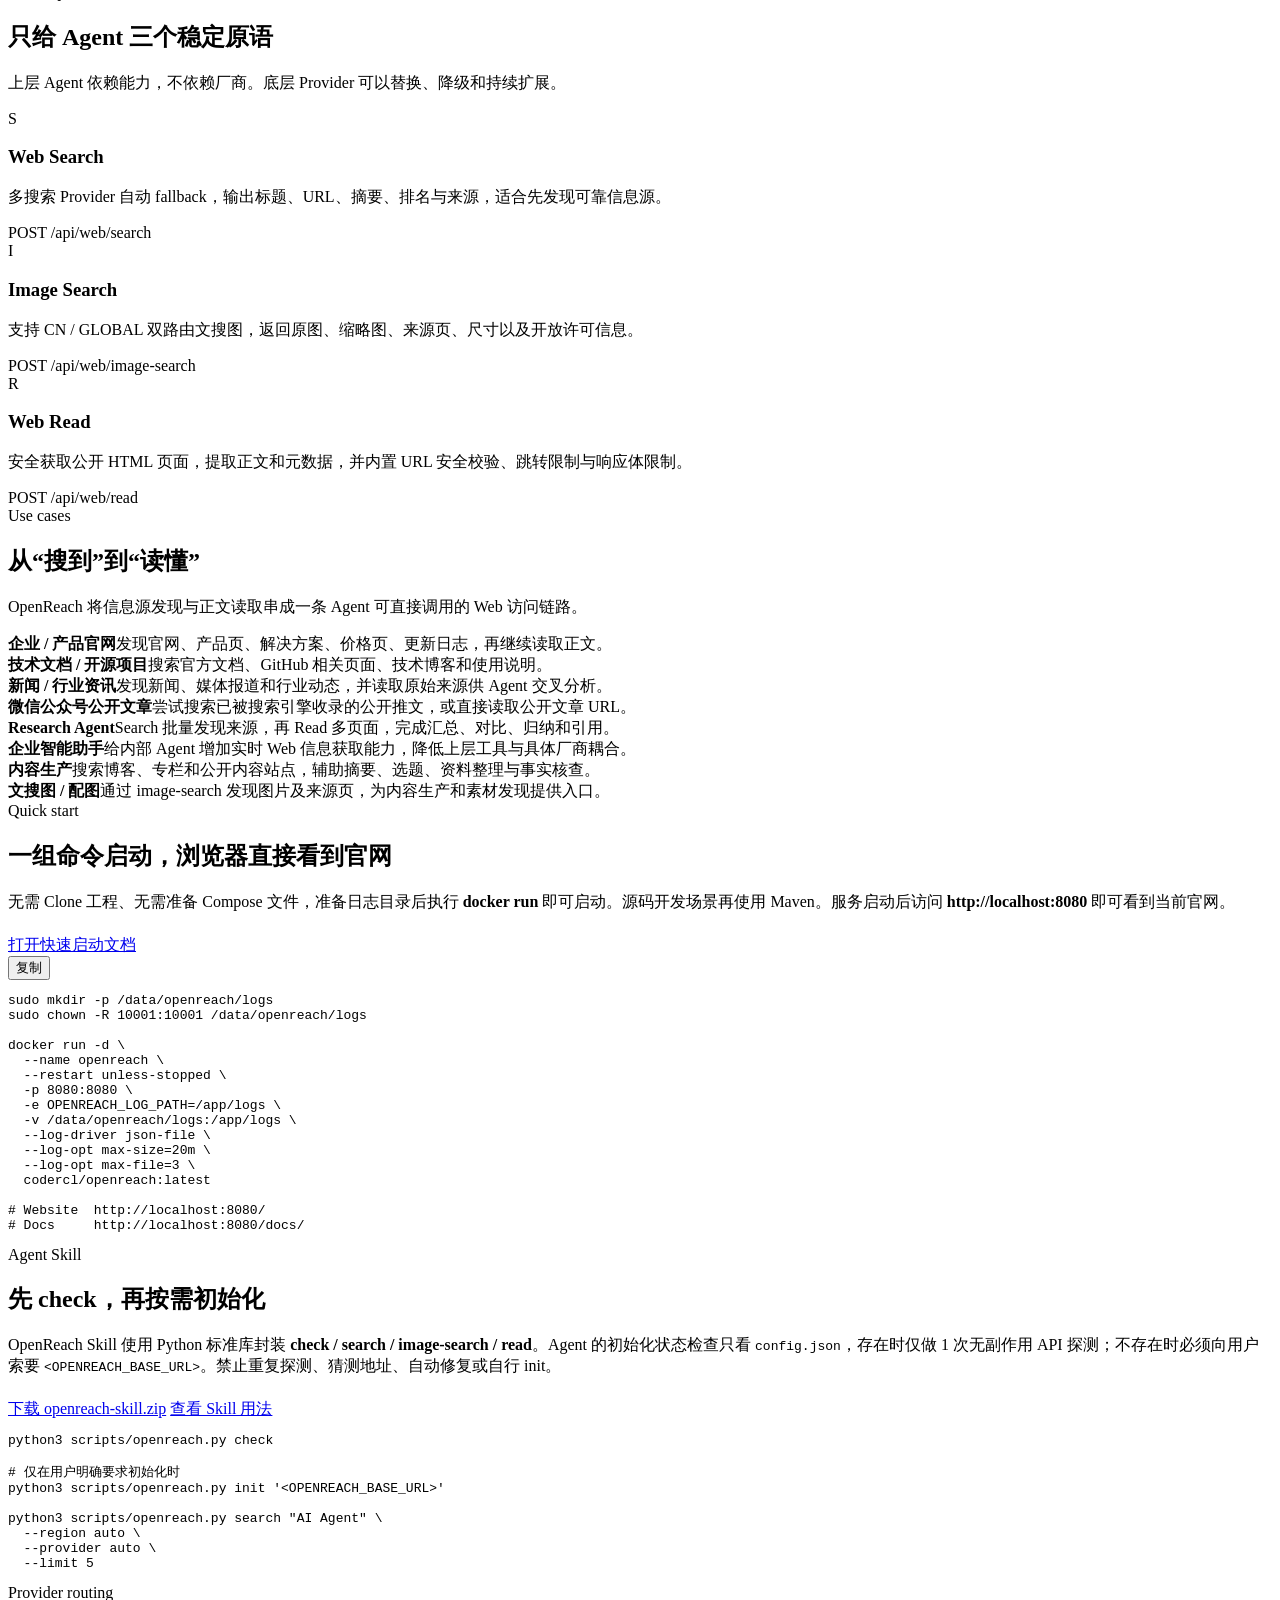
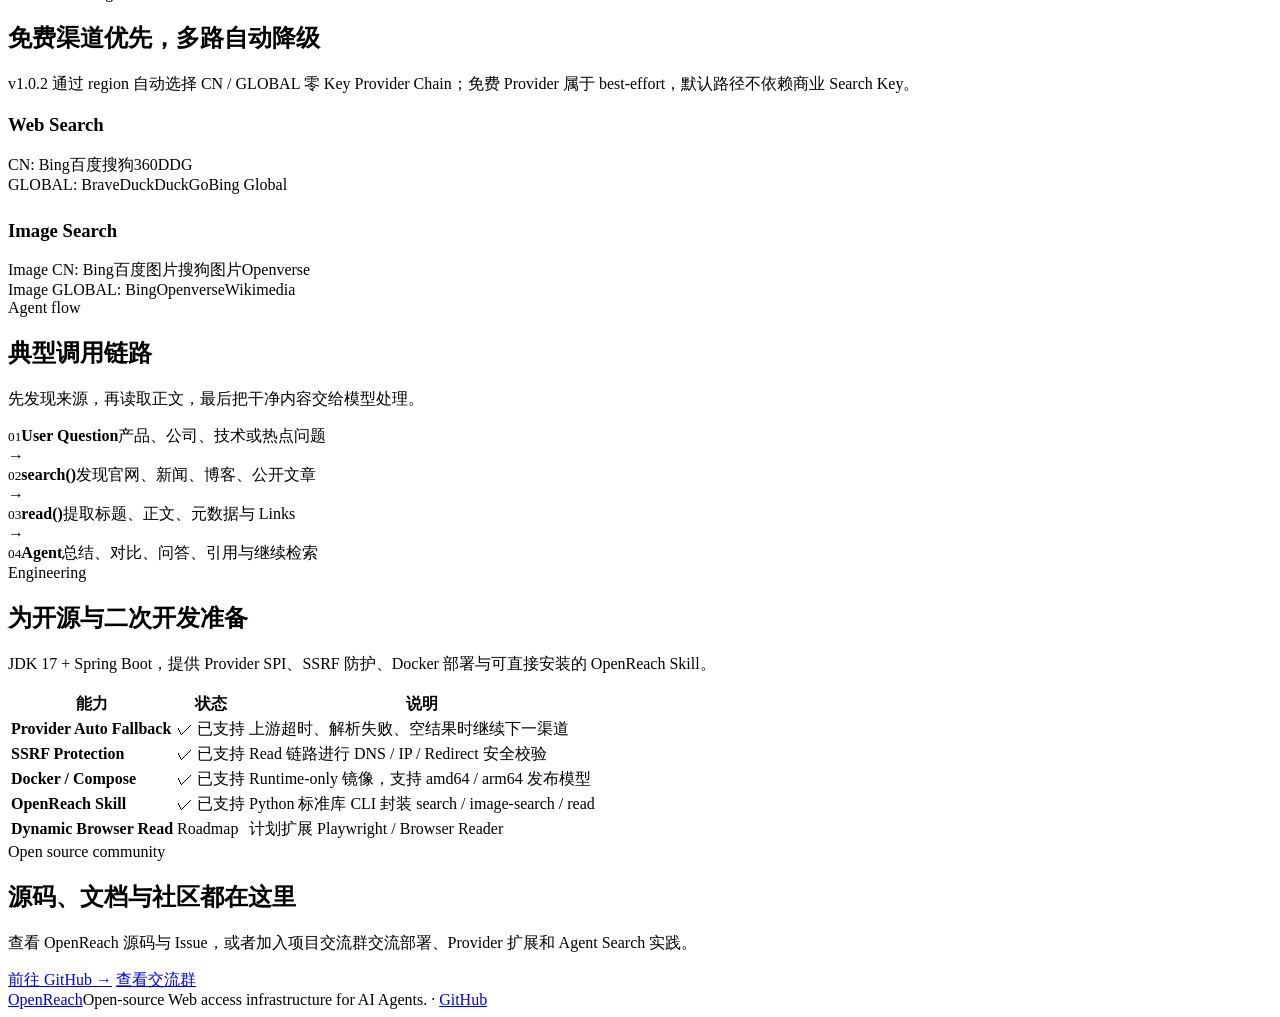
==== commit a7c12857: "[master][v1.0.2][优化更新安全 & 并发测试 & 补充trace日志 & fix请求异常问题]" ====
--- a/src/main/resources/static/index.html
+++ b/src/main/resources/static/index.html
@@ -85,14 +85,22 @@
       <div class="banner-grid">
         <div>
           <div class="kicker">Quick start</div>
-          <h2>一个命令启动，浏览器直接看到官网</h2>
-          <p>无需 Clone 工程、无需准备 Compose 文件，直接执行一条 <strong>docker run</strong> 即可启动。源码开发场景再使用 Maven。服务启动后访问 <strong>http://localhost:8080</strong> 即可看到当前官网。</p>
+          <h2>一组命令启动，浏览器直接看到官网</h2>
+          <p>无需 Clone 工程、无需准备 Compose 文件，准备日志目录后执行 <strong>docker run</strong> 即可启动。源码开发场景再使用 Maven。服务启动后访问 <strong>http://localhost:8080</strong> 即可看到当前官网。</p>
           <div class="hero-actions" style="justify-content:flex-start;margin-top:22px"><a class="btn" href="/docs/">打开快速启动文档</a></div>
         </div>
-        <div class="codebox"><button class="copy-btn" data-copy="#docker-code">复制</button><pre id="docker-code">docker run -d \
+        <div class="codebox"><button type="button" class="copy-btn" aria-label="复制代码" data-copy="#docker-code">复制</button><pre id="docker-code">sudo mkdir -p /data/openreach/logs
+sudo chown -R 10001:10001 /data/openreach/logs
+
+docker run -d \
   --name openreach \
   --restart unless-stopped \
   -p 8080:8080 \
+  -e OPENREACH_LOG_PATH=/app/logs \
+  -v /data/openreach/logs:/app/logs \
+  --log-driver json-file \
+  --log-opt max-size=20m \
+  --log-opt max-file=3 \
   codercl/openreach:latest
 
 # Website  http://localhost:8080/
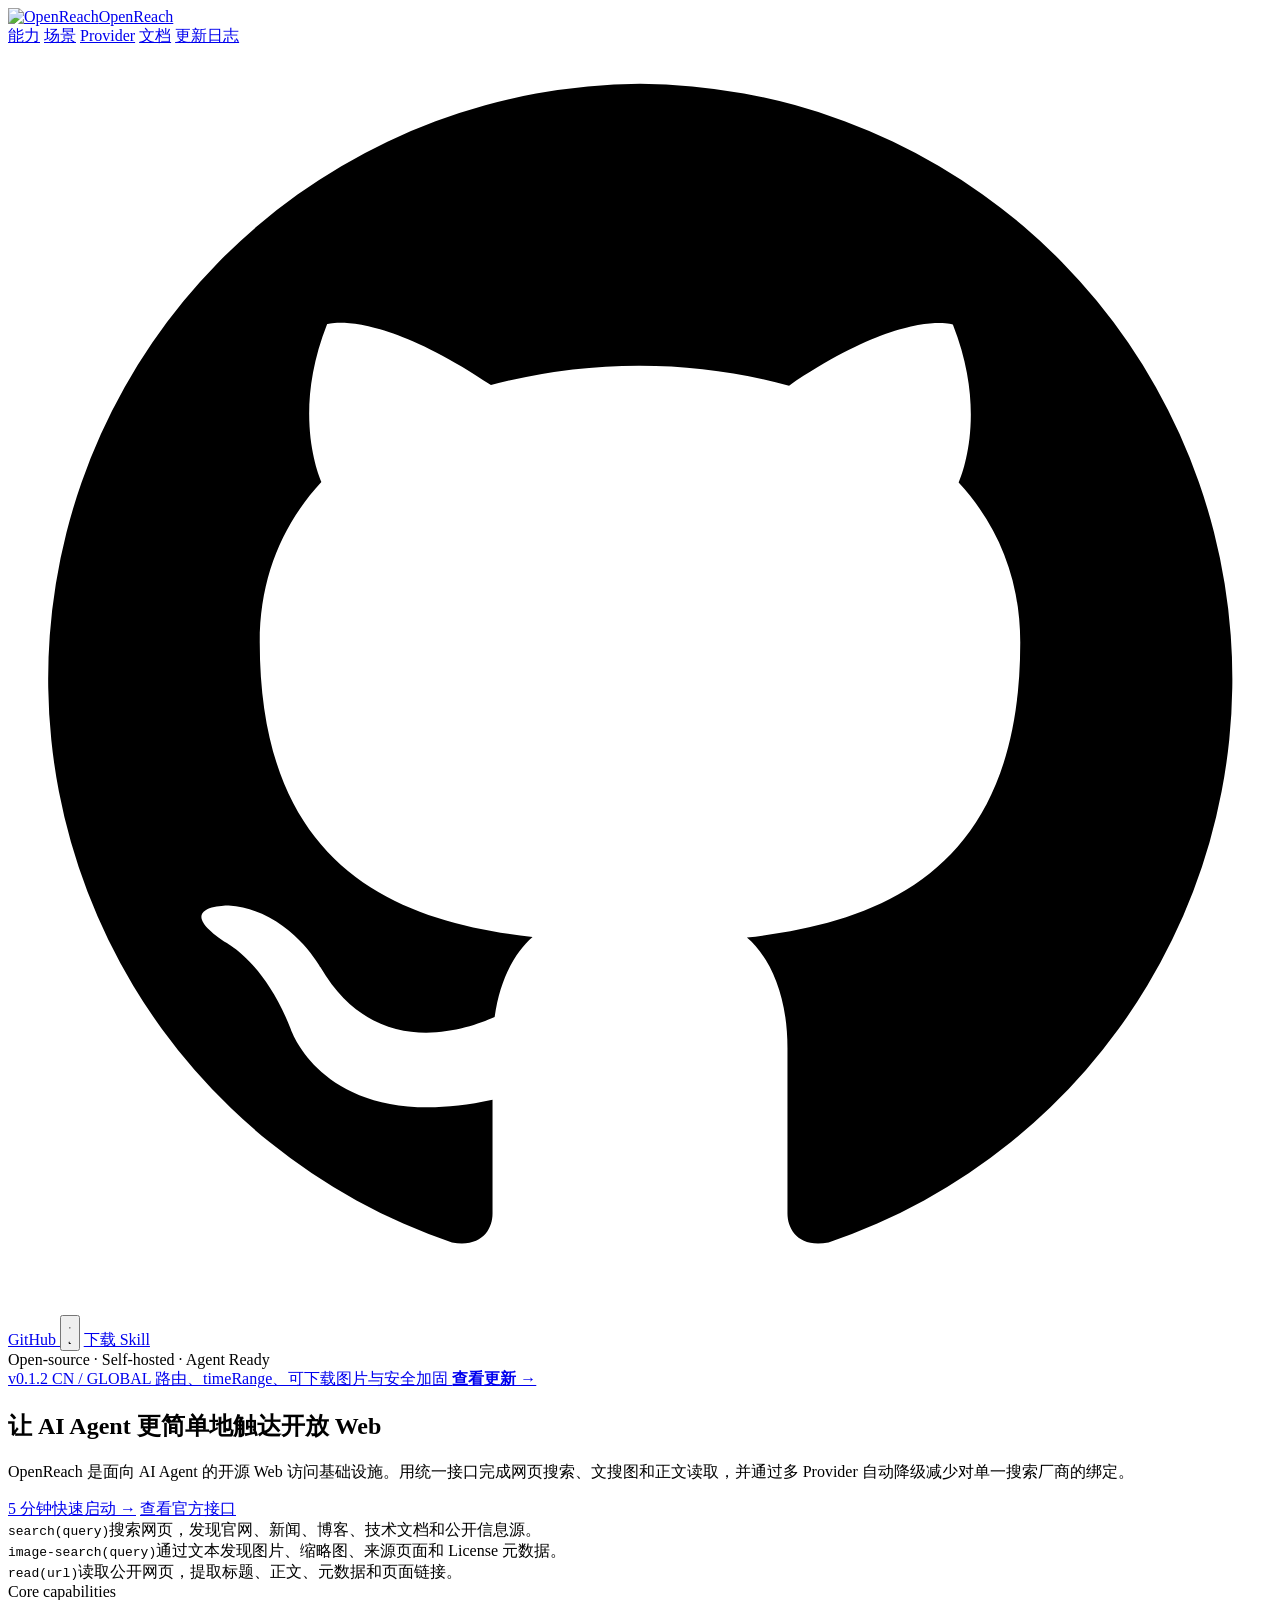
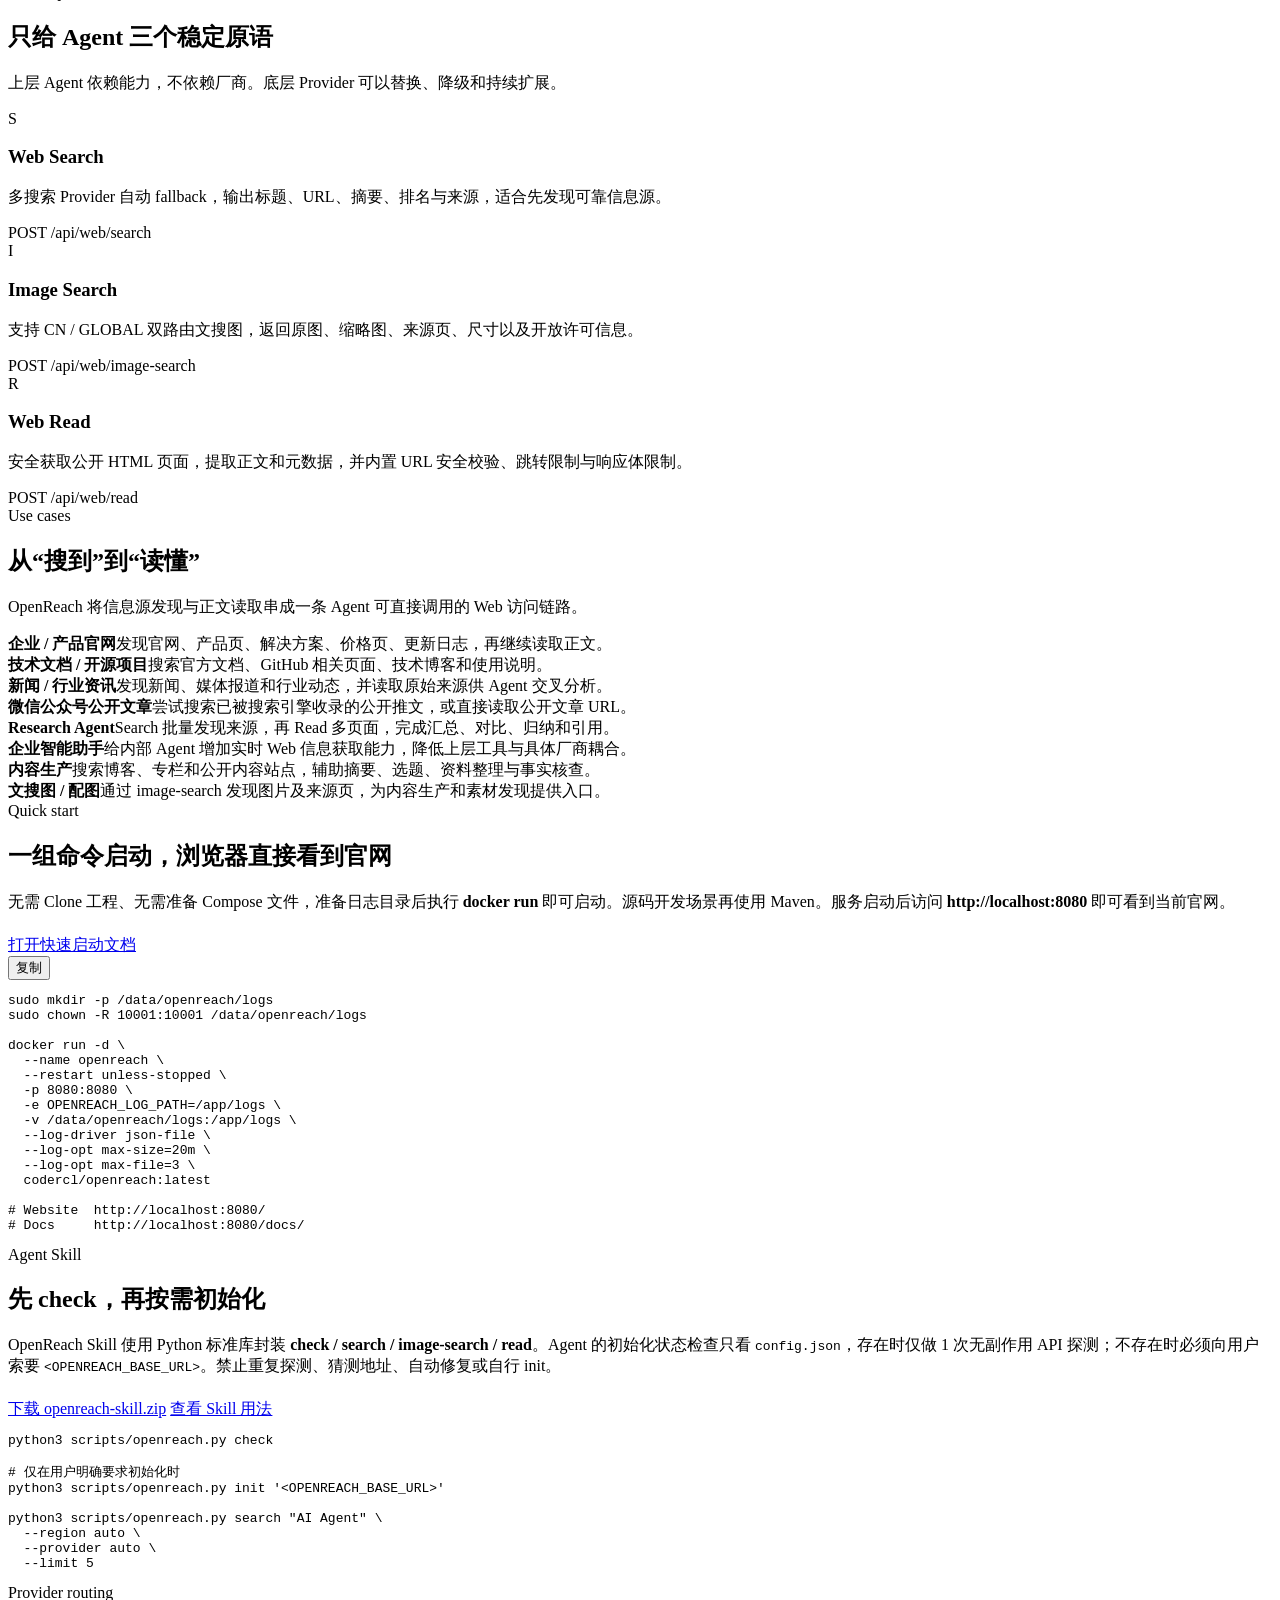
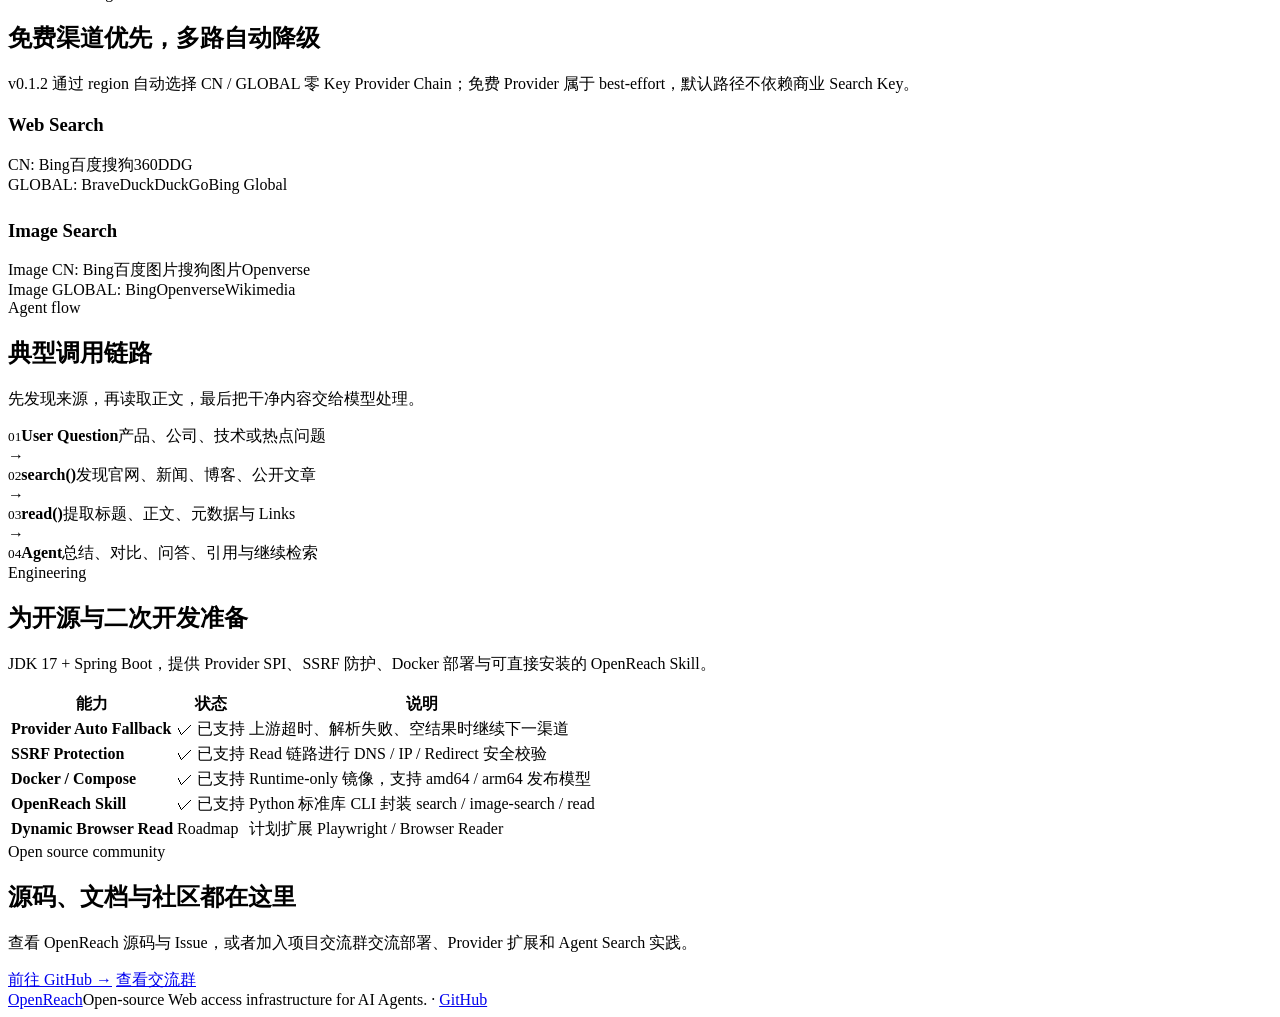
==== commit ee85ea69: "[master][v1.0.2][fix 链接失败以及网络诊断方案]" ====
--- a/src/main/resources/static/index.html
+++ b/src/main/resources/static/index.html
@@ -38,7 +38,7 @@
   <section class="hero">
     <div class="container">
       <div class="eyebrow"><span class="dot"></span> Open-source · Self-hosted · Agent Ready</div>
-      <a class="release-link" href="/changelog"><span>v1.0.2</span> CN / GLOBAL 路由、timeRange、可下载图片与安全加固 <b>查看更新 →</b></a>
+      <a class="release-link" href="/changelog"><span>v0.1.2</span> CN / GLOBAL 路由、timeRange、可下载图片与安全加固 <b>查看更新 →</b></a>
       <h1><span class="gradient-text">让 AI Agent 更简单地触达开放 Web</span></h1>
       <p>OpenReach 是面向 AI Agent 的开源 Web 访问基础设施。用统一接口完成网页搜索、文搜图和正文读取，并通过多 Provider 自动降级减少对单一搜索厂商的绑定。</p>
       <div class="hero-actions">
@@ -137,7 +137,7 @@
 
   <section id="providers" class="section">
     <div class="container">
-      <div class="section-head"><div class="kicker">Provider routing</div><h2>免费渠道优先，多路自动降级</h2><p>v1.0.2 通过 region 自动选择 CN / GLOBAL 零 Key Provider Chain；免费 Provider 属于 best-effort，默认路径不依赖商业 Search Key。</p></div>
+      <div class="section-head"><div class="kicker">Provider routing</div><h2>免费渠道优先，多路自动降级</h2><p>v0.1.2 通过 region 自动选择 CN / GLOBAL 零 Key Provider Chain；免费 Provider 属于 best-effort，默认路径不依赖商业 Search Key。</p></div>
       <h3>Web Search</h3>
       <div class="provider-row"><span class="pill">CN: Bing</span><span class="pill">百度</span><span class="pill">搜狗</span><span class="pill">360</span><span class="pill">DDG</span></div><div class="provider-row"><span class="pill">GLOBAL: Brave</span><span class="pill">DuckDuckGo</span><span class="pill">Bing Global</span></div>
       <h3 style="margin-top:26px">Image Search</h3>
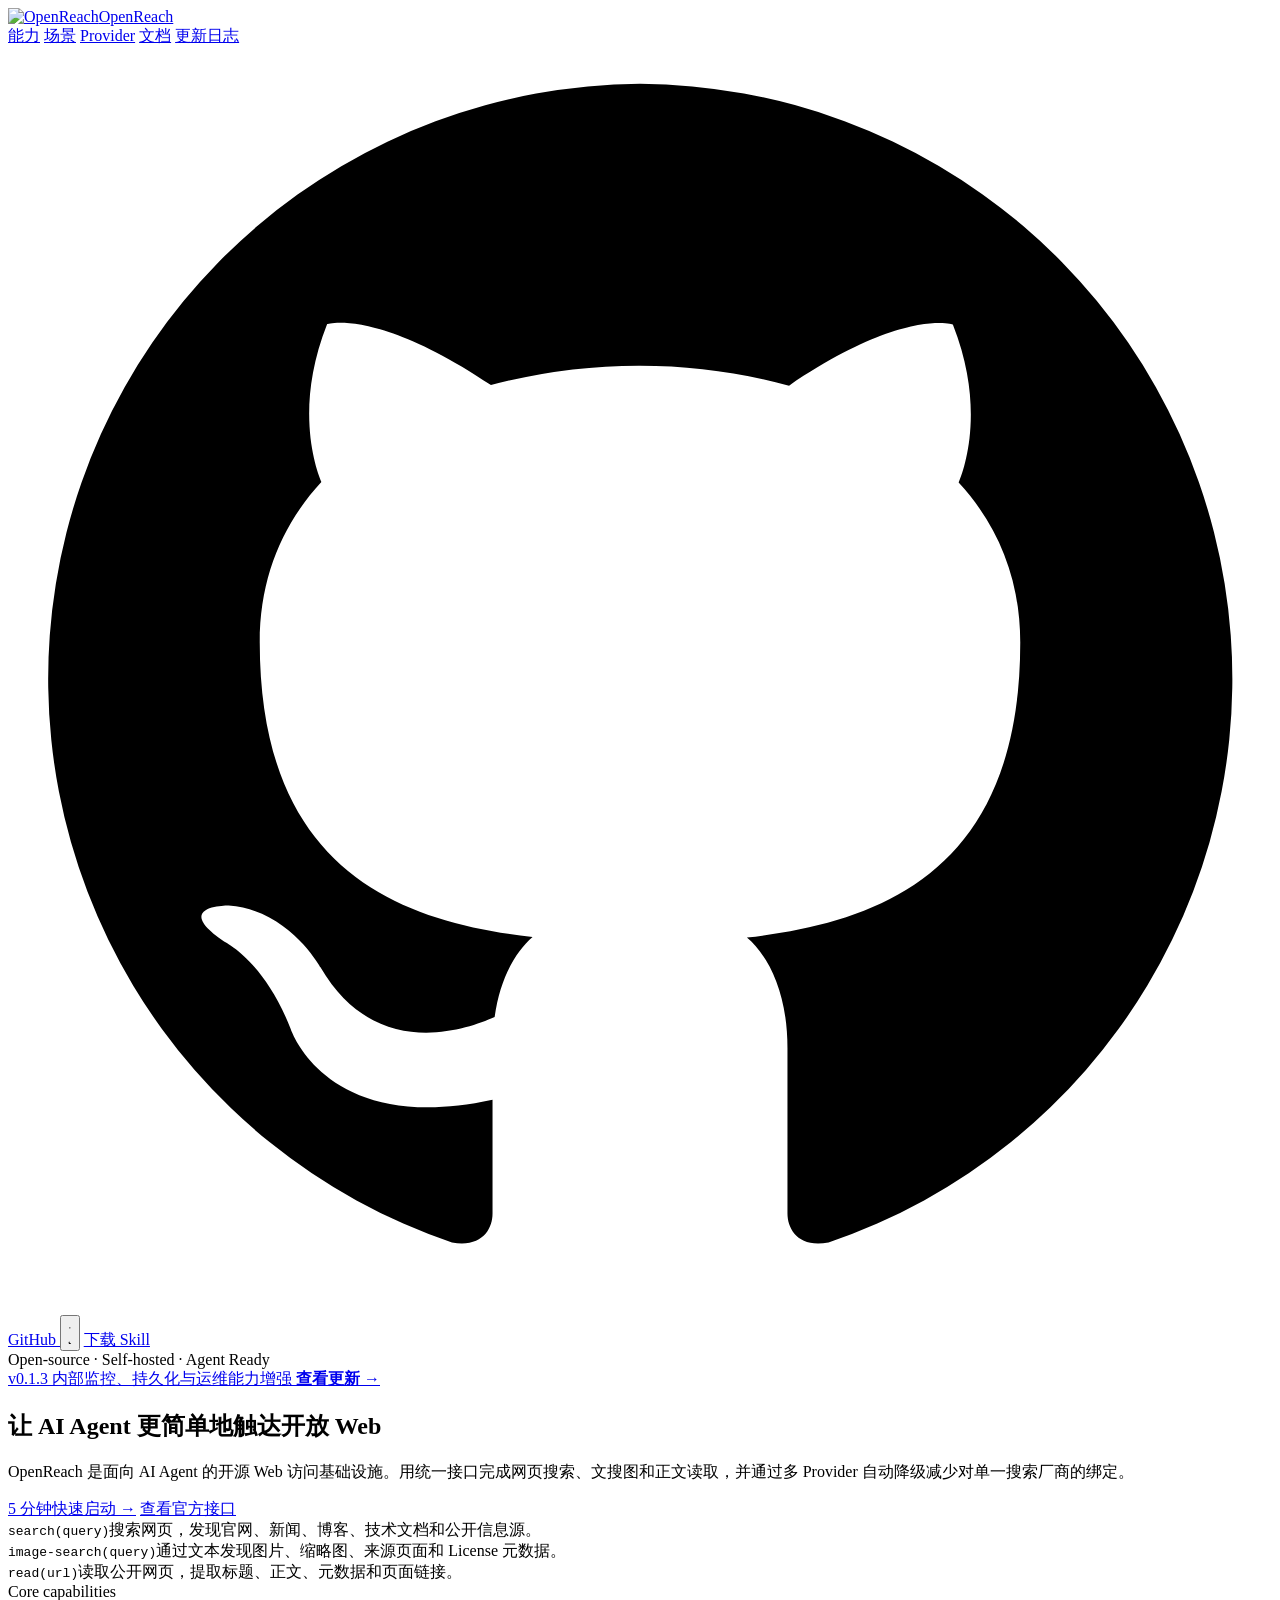
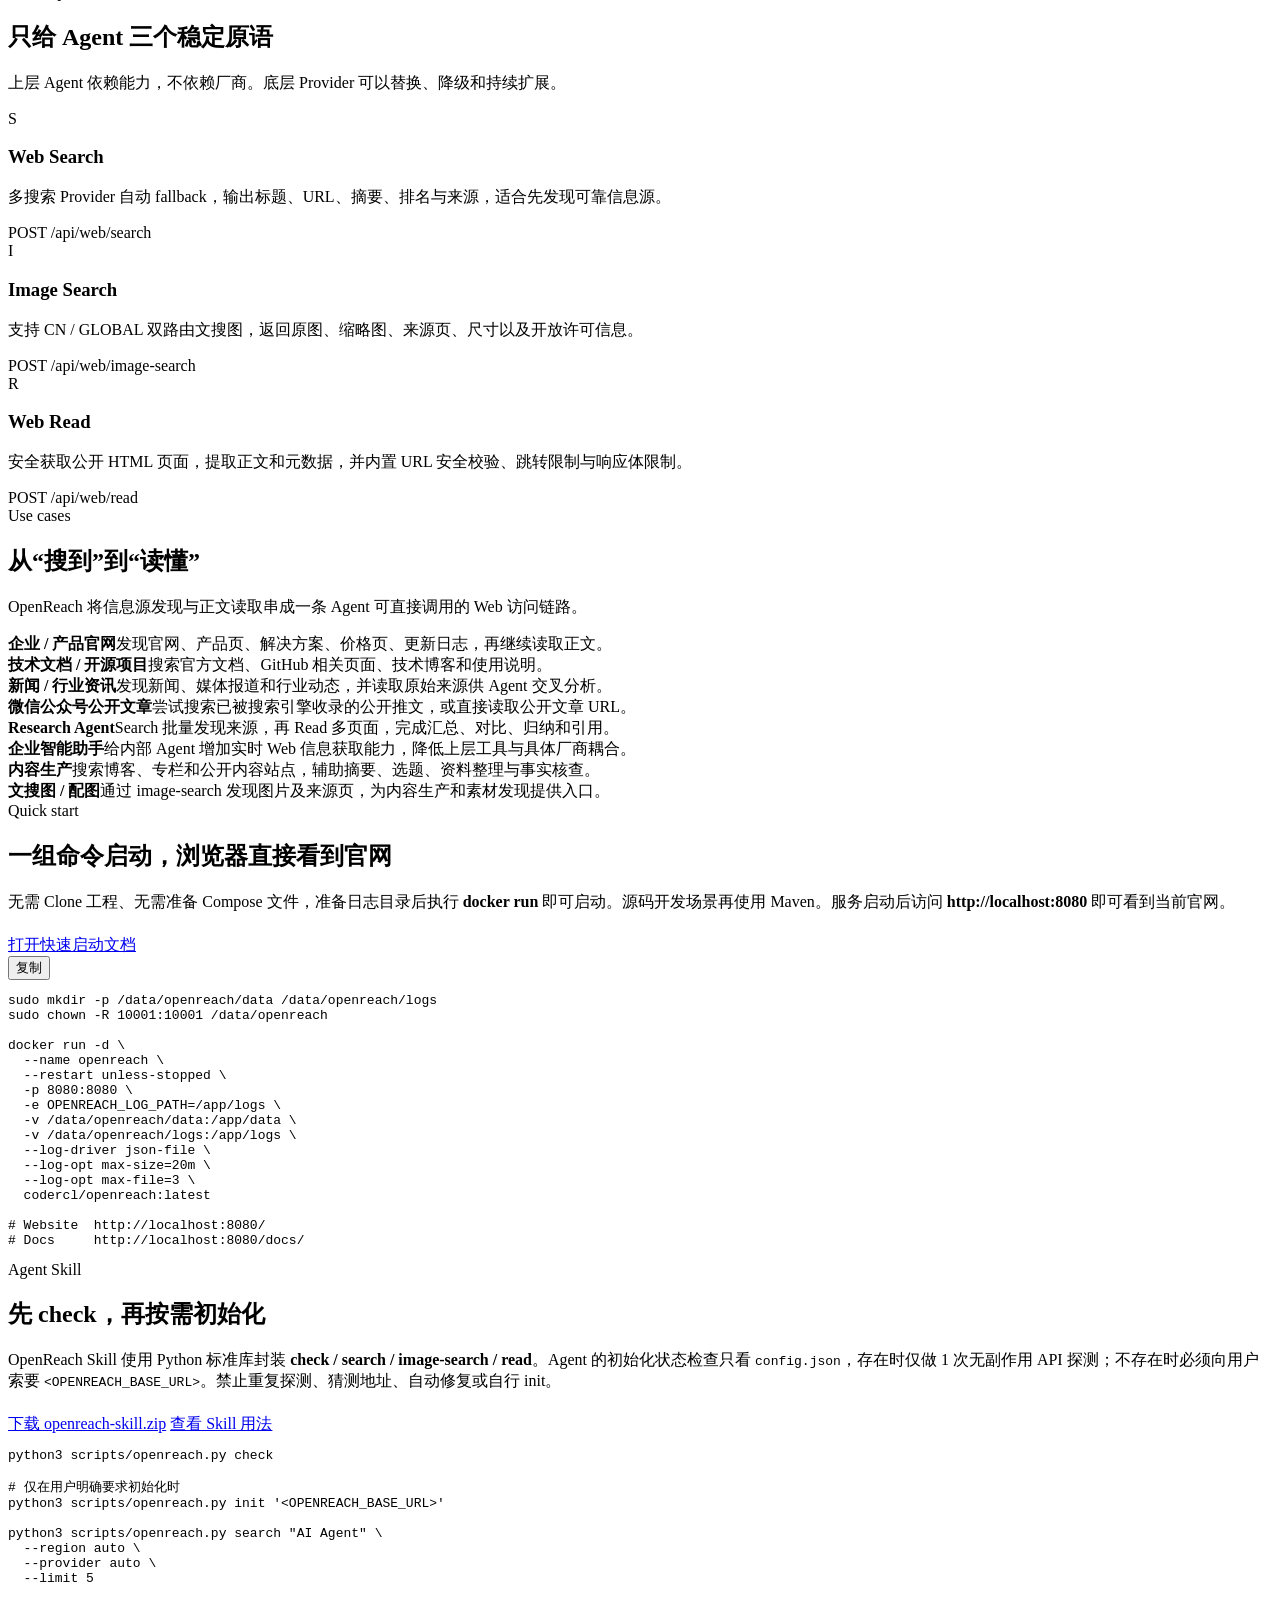
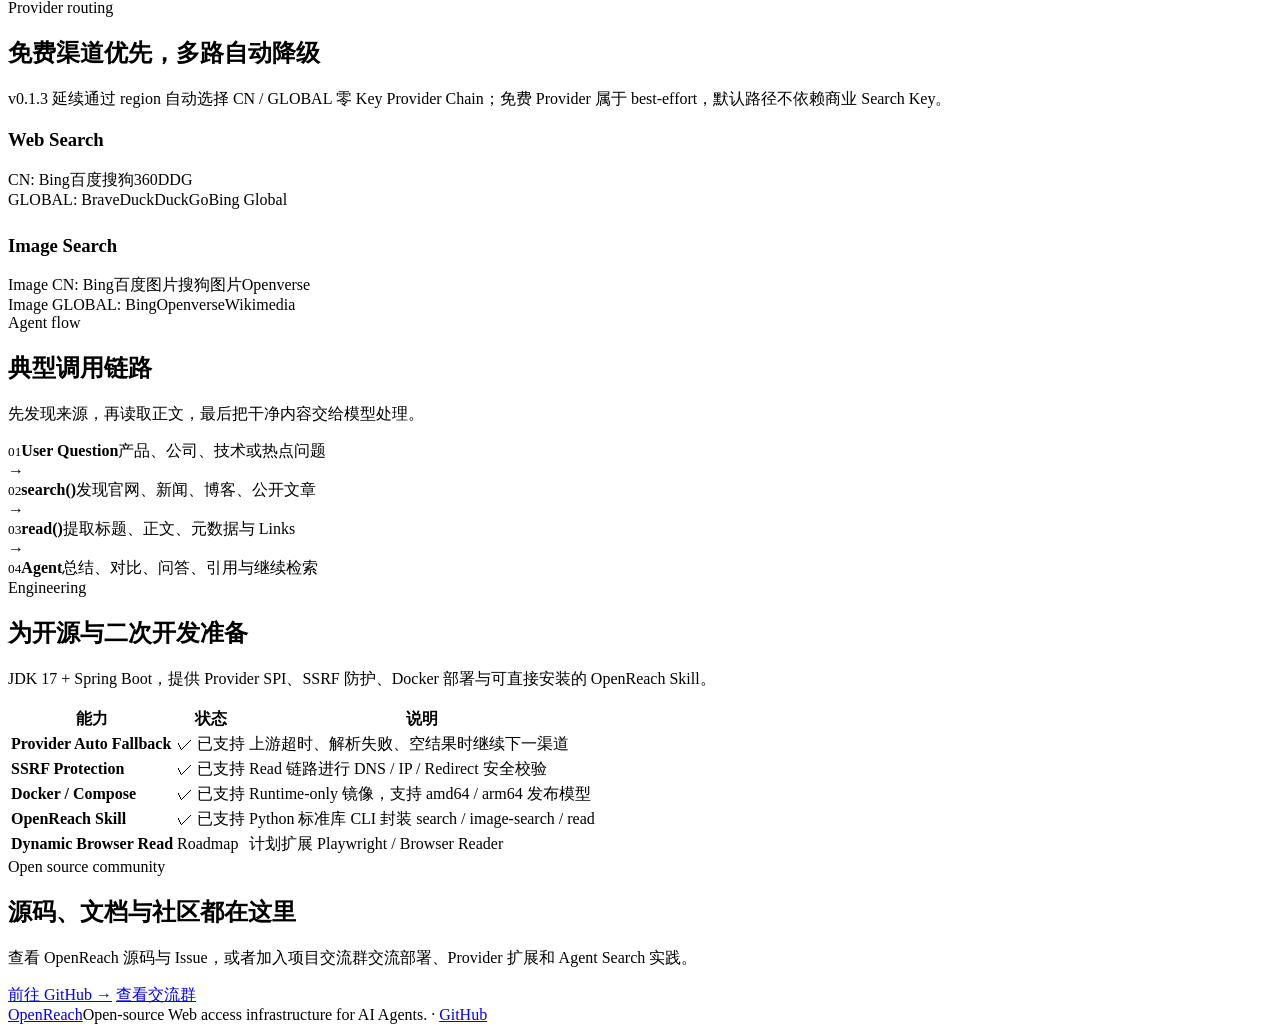
==== commit b0f2858a: "[master][v1.0.3][v0.1.3优化支持提供接口调用监控，可快速拉取异常日志记录，方便快捷分析]" ====
--- a/src/main/resources/static/index.html
+++ b/src/main/resources/static/index.html
@@ -18,6 +18,7 @@
       <a class="nav-section-link" href="#usecases">场景</a>
       <a class="nav-section-link" href="#providers">Provider</a>
       <a class="docs-only" href="/docs/">文档</a>
+
       <a class="nav-changelog" href="/changelog">更新日志</a><a class="nav-github" href="https://github.com/changluya/openreach" target="_blank" rel="noopener noreferrer" aria-label="OpenReach GitHub">
         <svg viewBox="0 0 24 24" aria-hidden="true"><path d="M12 .7a11.3 11.3 0 0 0-3.57 22c.57.1.77-.25.77-.55v-2.16c-3.16.69-3.83-1.34-3.83-1.34-.51-1.31-1.26-1.66-1.26-1.66-1.03-.7.08-.69.08-.69 1.14.08 1.74 1.17 1.74 1.17 1.01 1.74 2.66 1.24 3.31.95.1-.74.4-1.24.72-1.52-2.52-.29-5.18-1.26-5.18-5.6 0-1.24.44-2.25 1.17-3.04-.12-.29-.51-1.44.11-3 0 0 .95-.3 3.11 1.16A10.8 10.8 0 0 1 12 6.05c.96 0 1.92.13 2.83.38 2.16-1.47 3.11-1.16 3.11-1.16.62 1.56.23 2.71.11 3 .73.79 1.17 1.8 1.17 3.04 0 4.35-2.66 5.31-5.19 5.6.41.35.77 1.04.77 2.1v3.14c0 .3.21.66.78.55A11.3 11.3 0 0 0 12 .7Z"/></svg>
         <span>GitHub</span>
@@ -38,7 +39,7 @@
   <section class="hero">
     <div class="container">
       <div class="eyebrow"><span class="dot"></span> Open-source · Self-hosted · Agent Ready</div>
-      <a class="release-link" href="/changelog"><span>v0.1.2</span> CN / GLOBAL 路由、timeRange、可下载图片与安全加固 <b>查看更新 →</b></a>
+      <a class="release-link" href="/changelog"><span>v0.1.3</span> 内部监控、持久化与运维能力增强 <b>查看更新 →</b></a>
       <h1><span class="gradient-text">让 AI Agent 更简单地触达开放 Web</span></h1>
       <p>OpenReach 是面向 AI Agent 的开源 Web 访问基础设施。用统一接口完成网页搜索、文搜图和正文读取，并通过多 Provider 自动降级减少对单一搜索厂商的绑定。</p>
       <div class="hero-actions">
@@ -89,14 +90,15 @@
           <p>无需 Clone 工程、无需准备 Compose 文件，准备日志目录后执行 <strong>docker run</strong> 即可启动。源码开发场景再使用 Maven。服务启动后访问 <strong>http://localhost:8080</strong> 即可看到当前官网。</p>
           <div class="hero-actions" style="justify-content:flex-start;margin-top:22px"><a class="btn" href="/docs/">打开快速启动文档</a></div>
         </div>
-        <div class="codebox"><button type="button" class="copy-btn" aria-label="复制代码" data-copy="#docker-code">复制</button><pre id="docker-code">sudo mkdir -p /data/openreach/logs
-sudo chown -R 10001:10001 /data/openreach/logs
+        <div class="codebox"><button type="button" class="copy-btn" aria-label="复制代码" data-copy="#docker-code">复制</button><pre id="docker-code">sudo mkdir -p /data/openreach/data /data/openreach/logs
+sudo chown -R 10001:10001 /data/openreach
 
 docker run -d \
   --name openreach \
   --restart unless-stopped \
   -p 8080:8080 \
   -e OPENREACH_LOG_PATH=/app/logs \
+  -v /data/openreach/data:/app/data \
   -v /data/openreach/logs:/app/logs \
   --log-driver json-file \
   --log-opt max-size=20m \
@@ -137,7 +139,7 @@
 
   <section id="providers" class="section">
     <div class="container">
-      <div class="section-head"><div class="kicker">Provider routing</div><h2>免费渠道优先，多路自动降级</h2><p>v0.1.2 通过 region 自动选择 CN / GLOBAL 零 Key Provider Chain；免费 Provider 属于 best-effort，默认路径不依赖商业 Search Key。</p></div>
+      <div class="section-head"><div class="kicker">Provider routing</div><h2>免费渠道优先，多路自动降级</h2><p>v0.1.3 延续通过 region 自动选择 CN / GLOBAL 零 Key Provider Chain；免费 Provider 属于 best-effort，默认路径不依赖商业 Search Key。</p></div>
       <h3>Web Search</h3>
       <div class="provider-row"><span class="pill">CN: Bing</span><span class="pill">百度</span><span class="pill">搜狗</span><span class="pill">360</span><span class="pill">DDG</span></div><div class="provider-row"><span class="pill">GLOBAL: Brave</span><span class="pill">DuckDuckGo</span><span class="pill">Bing Global</span></div>
       <h3 style="margin-top:26px">Image Search</h3>
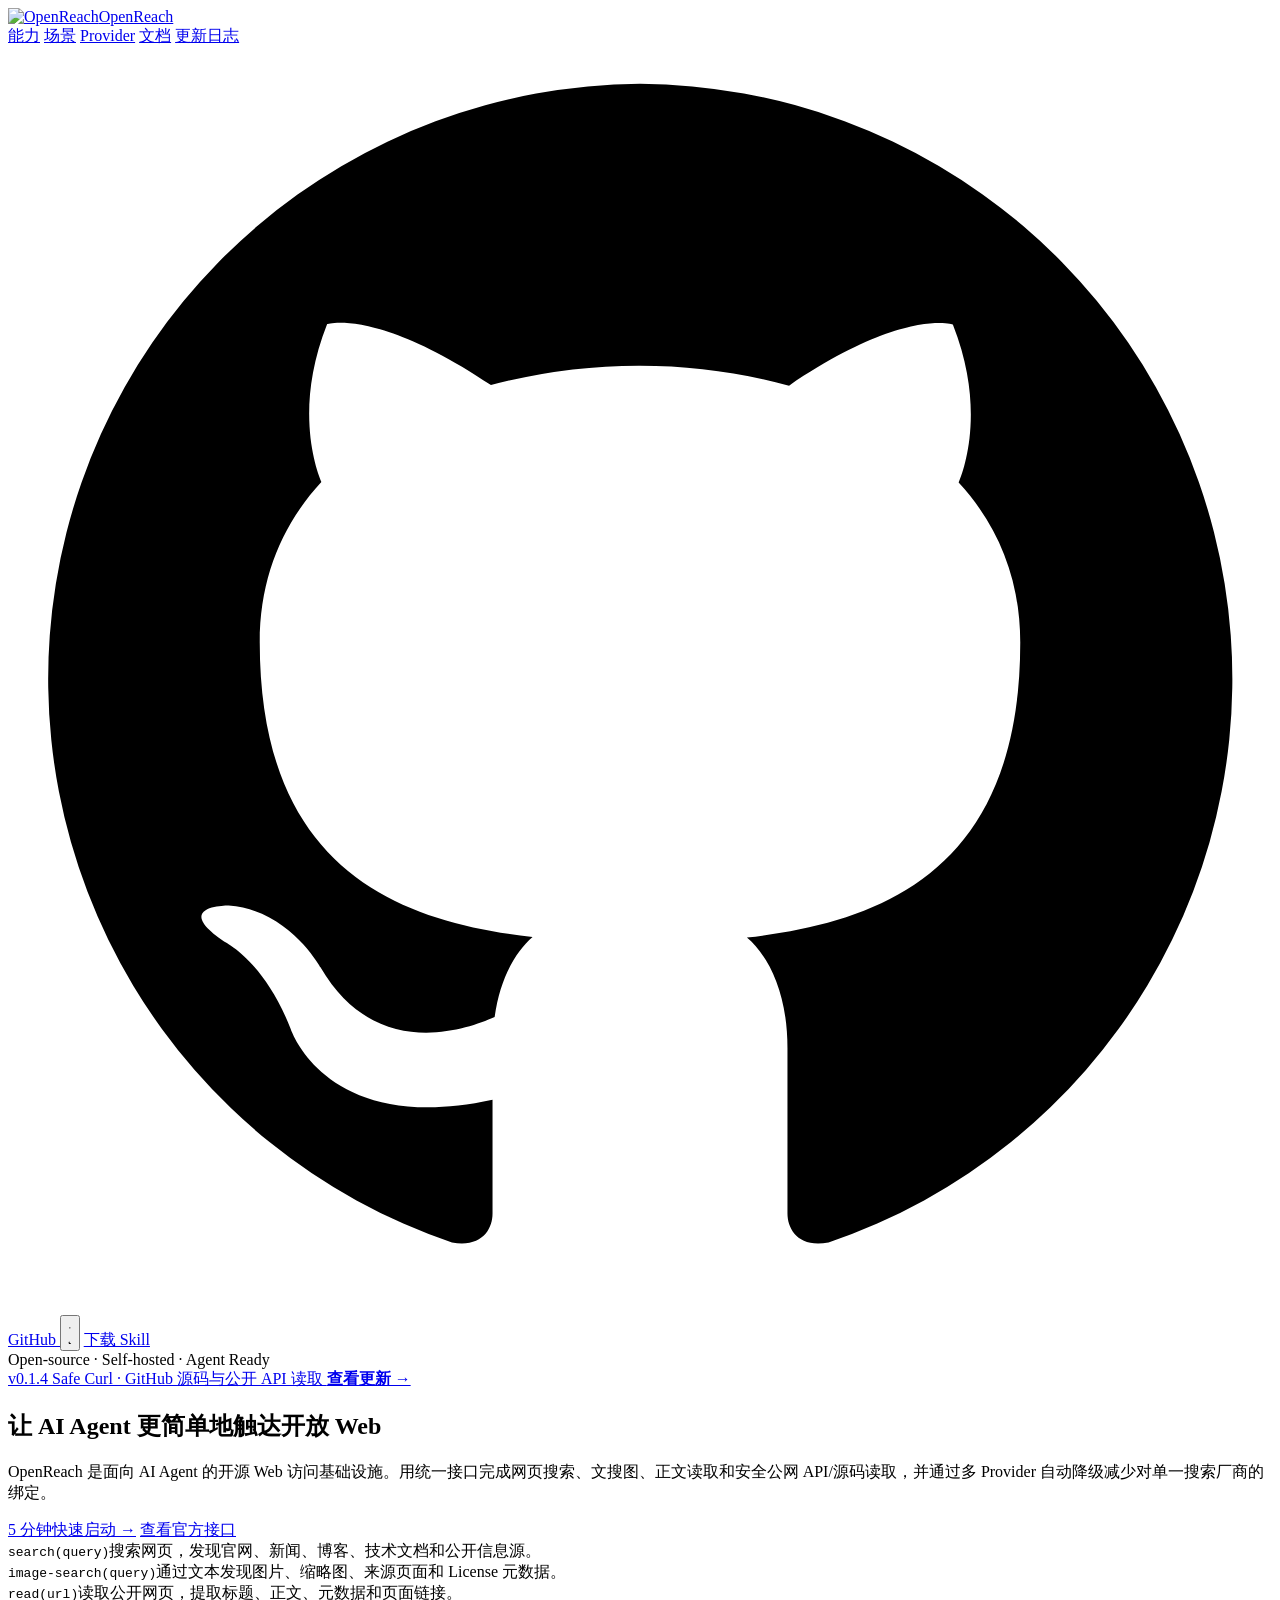
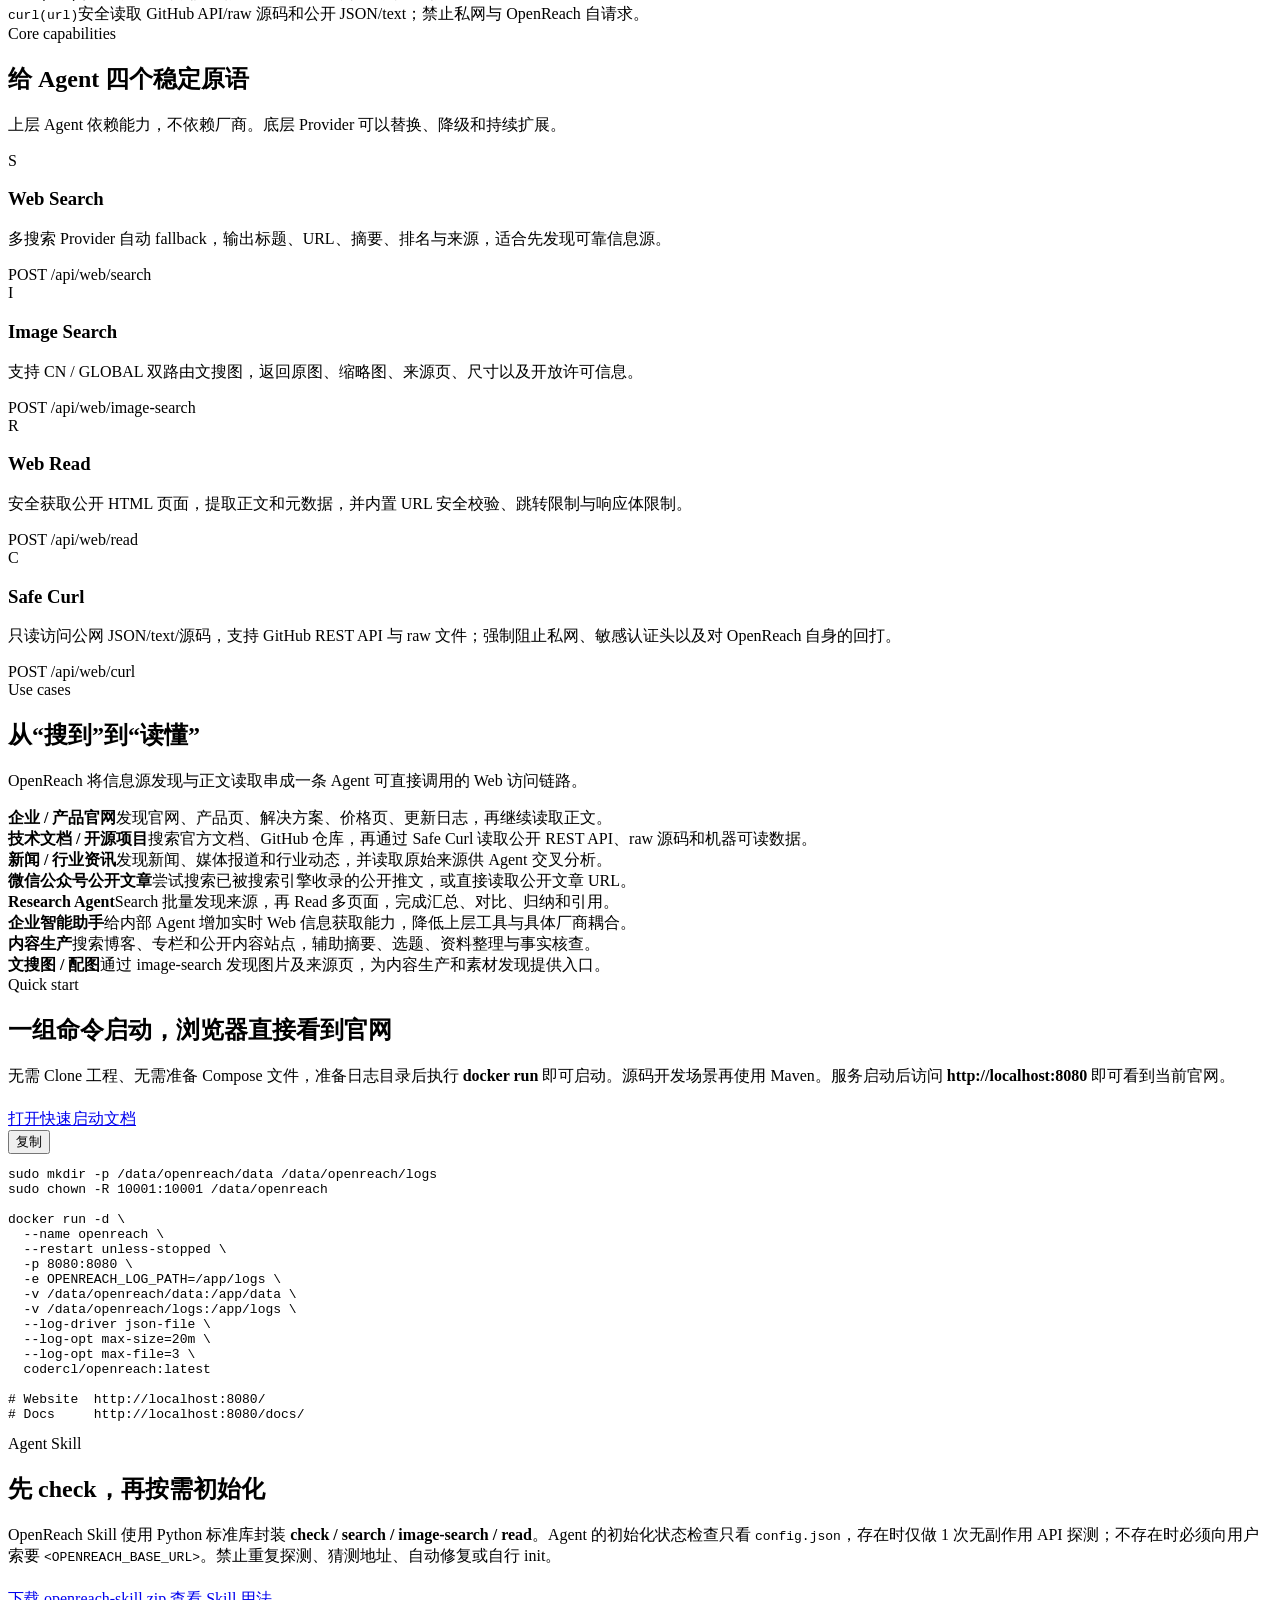
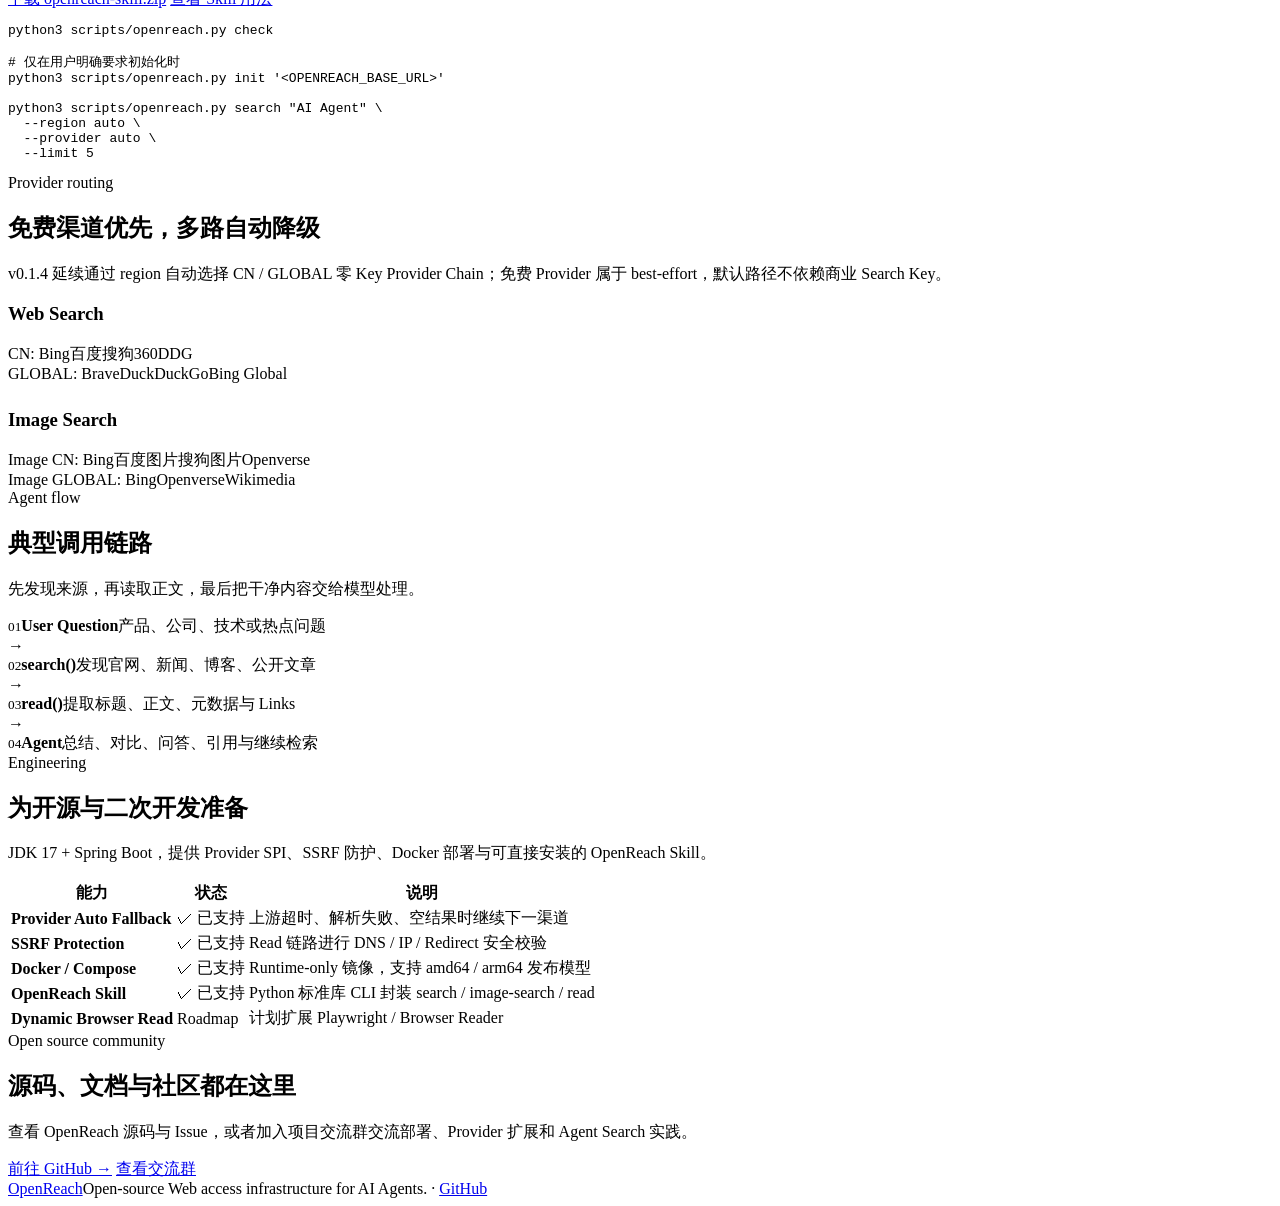
==== commit 2ff4bbcd: "[master][v1.0.4][优化支持curl接口，支持可以去捞取一些开源的github的接口来实现一些额外的接口调用]" ====
--- a/src/main/resources/static/index.html
+++ b/src/main/resources/static/index.html
@@ -39,9 +39,9 @@
   <section class="hero">
     <div class="container">
       <div class="eyebrow"><span class="dot"></span> Open-source · Self-hosted · Agent Ready</div>
-      <a class="release-link" href="/changelog"><span>v0.1.3</span> 内部监控、持久化与运维能力增强 <b>查看更新 →</b></a>
+      <a class="release-link" href="/changelog"><span>v0.1.4</span> Safe Curl · GitHub 源码与公开 API 读取 <b>查看更新 →</b></a>
       <h1><span class="gradient-text">让 AI Agent 更简单地触达开放 Web</span></h1>
-      <p>OpenReach 是面向 AI Agent 的开源 Web 访问基础设施。用统一接口完成网页搜索、文搜图和正文读取，并通过多 Provider 自动降级减少对单一搜索厂商的绑定。</p>
+      <p>OpenReach 是面向 AI Agent 的开源 Web 访问基础设施。用统一接口完成网页搜索、文搜图、正文读取和安全公网 API/源码读取，并通过多 Provider 自动降级减少对单一搜索厂商的绑定。</p>
       <div class="hero-actions">
         <a class="btn primary" href="/docs/">5 分钟快速启动 →</a>
         <a class="btn" href="/docs/api.html">查看官方接口</a>
@@ -50,17 +50,19 @@
         <div class="primitive"><code>search(query)</code><span>搜索网页，发现官网、新闻、博客、技术文档和公开信息源。</span></div>
         <div class="primitive"><code>image-search(query)</code><span>通过文本发现图片、缩略图、来源页面和 License 元数据。</span></div>
         <div class="primitive"><code>read(url)</code><span>读取公开网页，提取标题、正文、元数据和页面链接。</span></div>
+        <div class="primitive"><code>curl(url)</code><span>安全读取 GitHub API/raw 源码和公开 JSON/text；禁止私网与 OpenReach 自请求。</span></div>
       </div>
     </div>
   </section>
 
   <section id="capabilities" class="section section-tight">
     <div class="container">
-      <div class="section-head"><div class="kicker">Core capabilities</div><h2>只给 Agent 三个稳定原语</h2><p>上层 Agent 依赖能力，不依赖厂商。底层 Provider 可以替换、降级和持续扩展。</p></div>
+      <div class="section-head"><div class="kicker">Core capabilities</div><h2>给 Agent 四个稳定原语</h2><p>上层 Agent 依赖能力，不依赖厂商。底层 Provider 可以替换、降级和持续扩展。</p></div>
       <div class="grid-3">
         <article class="card"><div class="icon-box">S</div><h3>Web Search</h3><p>多搜索 Provider 自动 fallback，输出标题、URL、摘要、排名与来源，适合先发现可靠信息源。</p><span class="endpoint">POST /api/web/search</span></article>
         <article class="card"><div class="icon-box">I</div><h3>Image Search</h3><p>支持 CN / GLOBAL 双路由文搜图，返回原图、缩略图、来源页、尺寸以及开放许可信息。</p><span class="endpoint">POST /api/web/image-search</span></article>
         <article class="card"><div class="icon-box">R</div><h3>Web Read</h3><p>安全获取公开 HTML 页面，提取正文和元数据，并内置 URL 安全校验、跳转限制与响应体限制。</p><span class="endpoint">POST /api/web/read</span></article>
+        <article class="card"><div class="icon-box">C</div><h3>Safe Curl</h3><p>只读访问公网 JSON/text/源码，支持 GitHub REST API 与 raw 文件；强制阻止私网、敏感认证头以及对 OpenReach 自身的回打。</p><span class="endpoint">POST /api/web/curl</span></article>
       </div>
     </div>
   </section>
@@ -70,7 +72,7 @@
       <div class="section-head"><div class="kicker">Use cases</div><h2>从“搜到”到“读懂”</h2><p>OpenReach 将信息源发现与正文读取串成一条 Agent 可直接调用的 Web 访问链路。</p></div>
       <div class="usecases">
         <div class="usecase"><b>企业 / 产品官网</b><span>发现官网、产品页、解决方案、价格页、更新日志，再继续读取正文。</span></div>
-        <div class="usecase"><b>技术文档 / 开源项目</b><span>搜索官方文档、GitHub 相关页面、技术博客和使用说明。</span></div>
+        <div class="usecase"><b>技术文档 / 开源项目</b><span>搜索官方文档、GitHub 仓库，再通过 Safe Curl 读取公开 REST API、raw 源码和机器可读数据。</span></div>
         <div class="usecase"><b>新闻 / 行业资讯</b><span>发现新闻、媒体报道和行业动态，并读取原始来源供 Agent 交叉分析。</span></div>
         <div class="usecase"><b>微信公众号公开文章</b><span>尝试搜索已被搜索引擎收录的公开推文，或直接读取公开文章 URL。</span></div>
         <div class="usecase"><b>Research Agent</b><span>Search 批量发现来源，再 Read 多页面，完成汇总、对比、归纳和引用。</span></div>
@@ -139,7 +141,7 @@
 
   <section id="providers" class="section">
     <div class="container">
-      <div class="section-head"><div class="kicker">Provider routing</div><h2>免费渠道优先，多路自动降级</h2><p>v0.1.3 延续通过 region 自动选择 CN / GLOBAL 零 Key Provider Chain；免费 Provider 属于 best-effort，默认路径不依赖商业 Search Key。</p></div>
+      <div class="section-head"><div class="kicker">Provider routing</div><h2>免费渠道优先，多路自动降级</h2><p>v0.1.4 延续通过 region 自动选择 CN / GLOBAL 零 Key Provider Chain；免费 Provider 属于 best-effort，默认路径不依赖商业 Search Key。</p></div>
       <h3>Web Search</h3>
       <div class="provider-row"><span class="pill">CN: Bing</span><span class="pill">百度</span><span class="pill">搜狗</span><span class="pill">360</span><span class="pill">DDG</span></div><div class="provider-row"><span class="pill">GLOBAL: Brave</span><span class="pill">DuckDuckGo</span><span class="pill">Bing Global</span></div>
       <h3 style="margin-top:26px">Image Search</h3>
